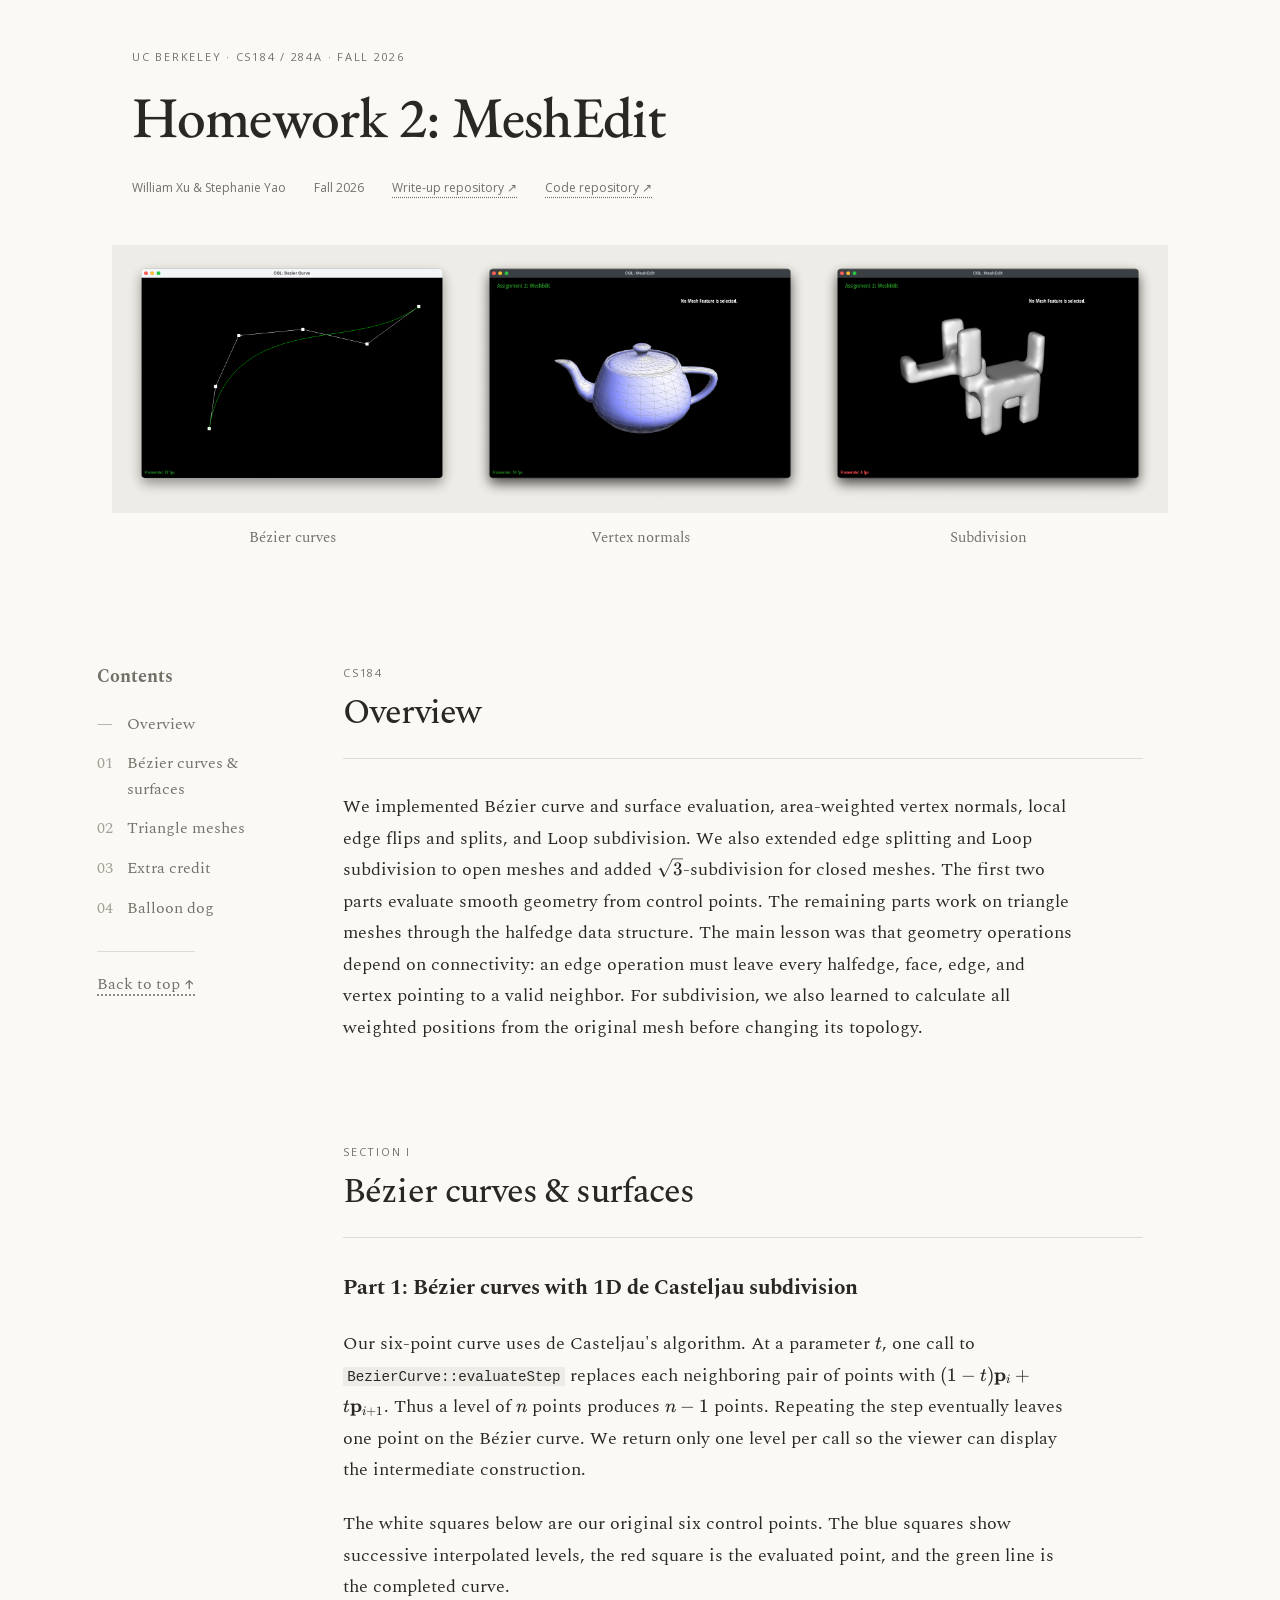
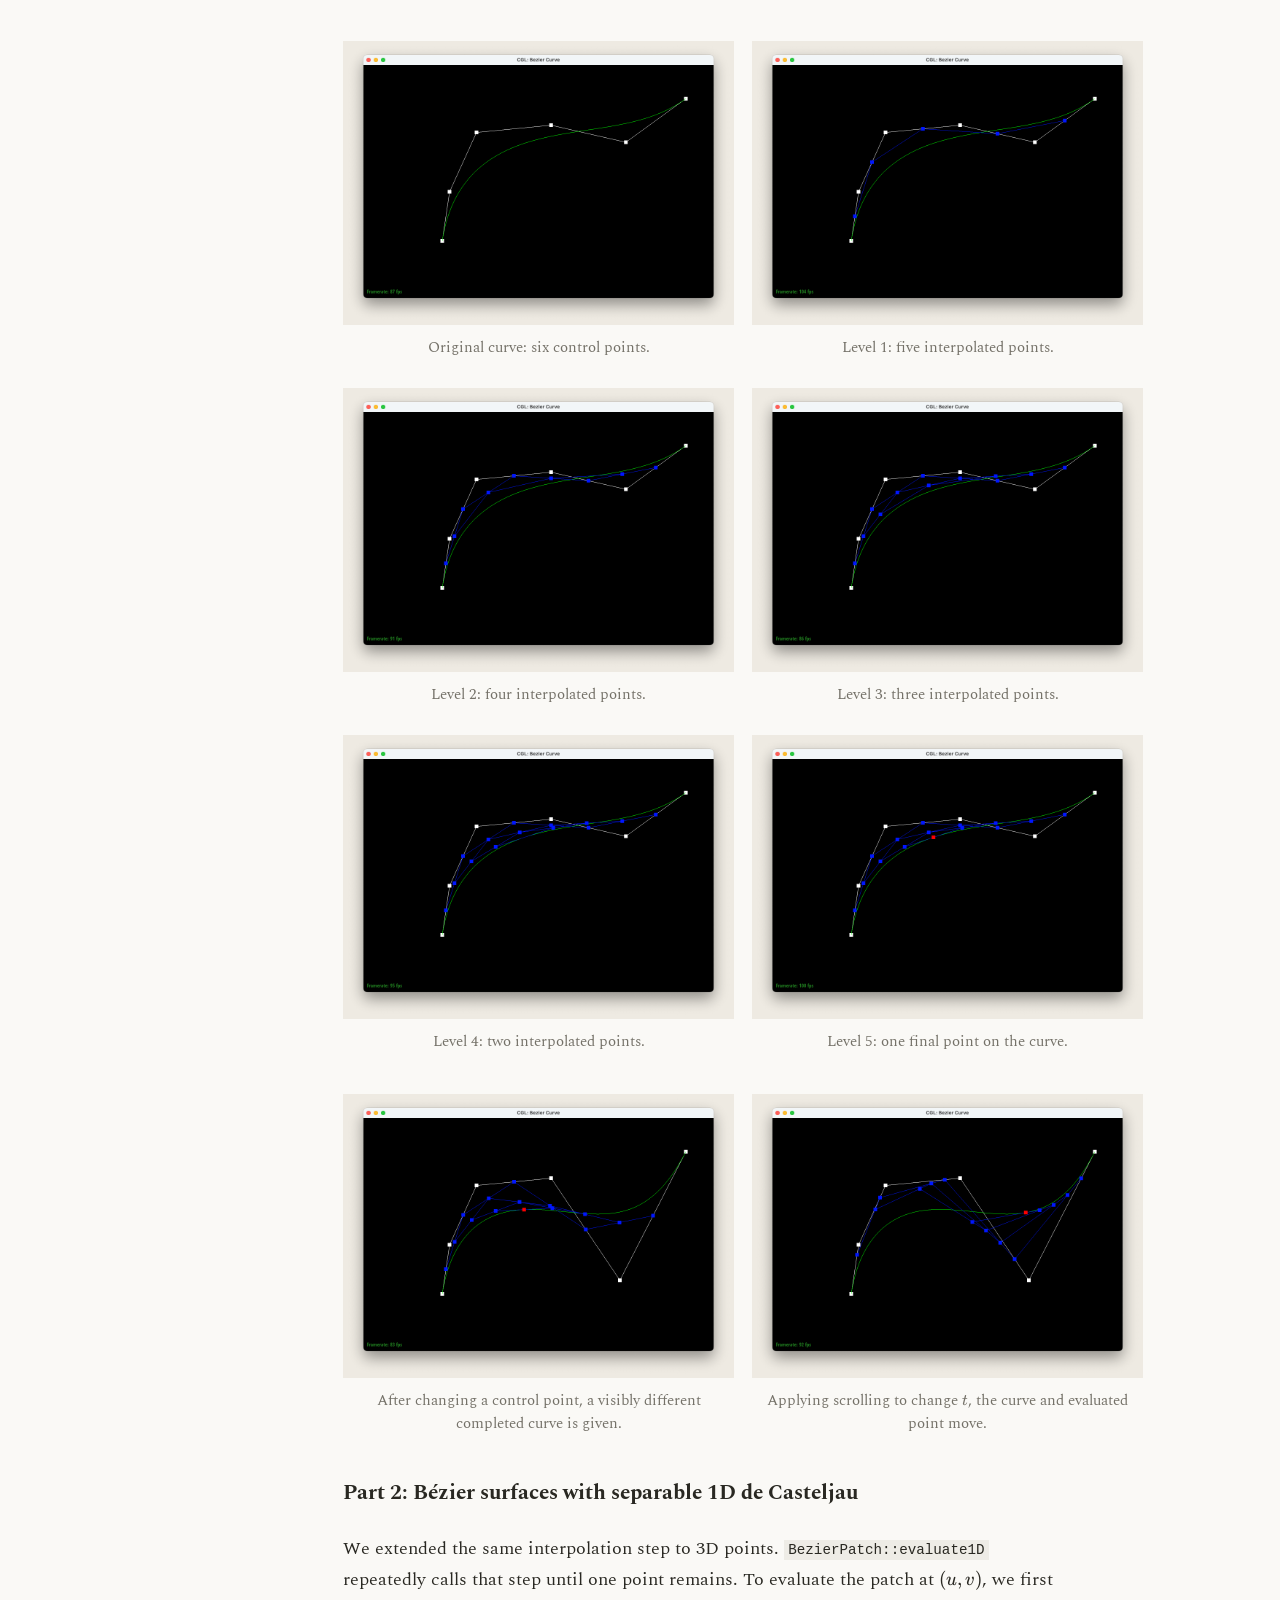
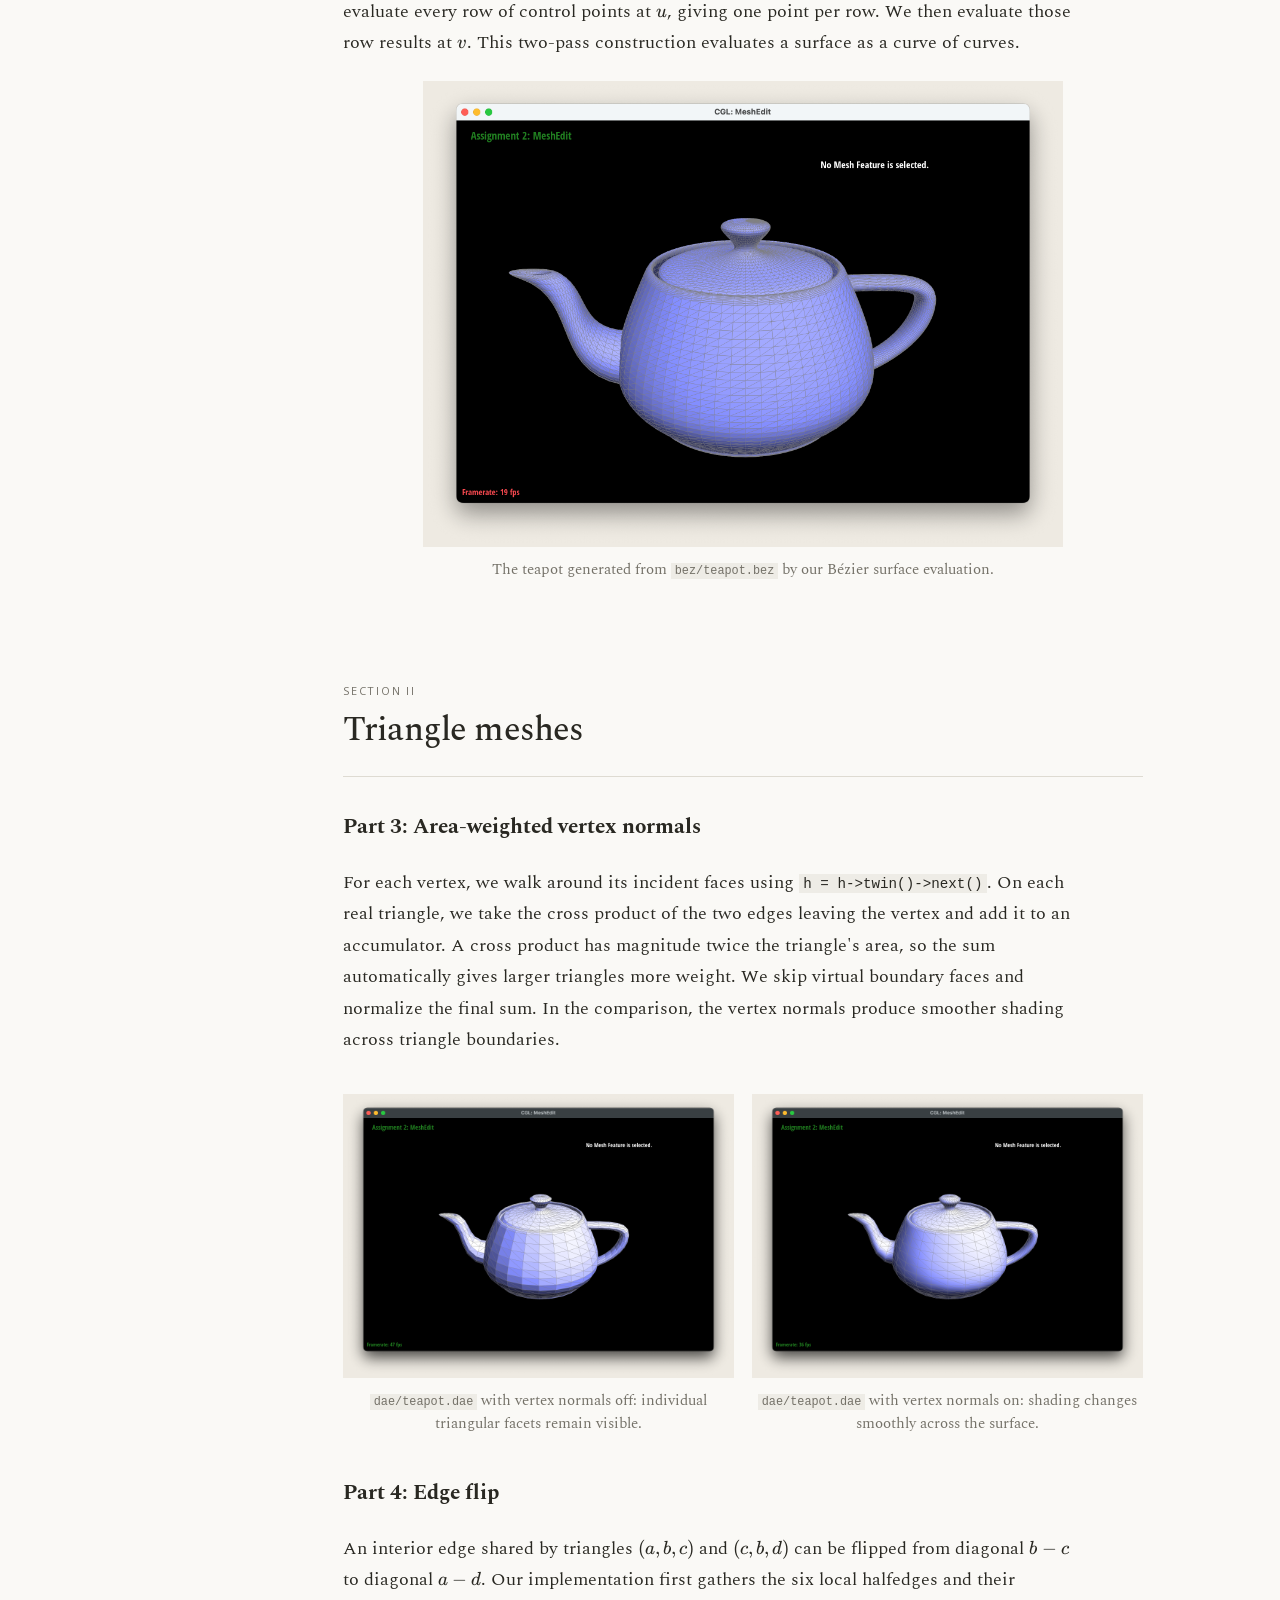
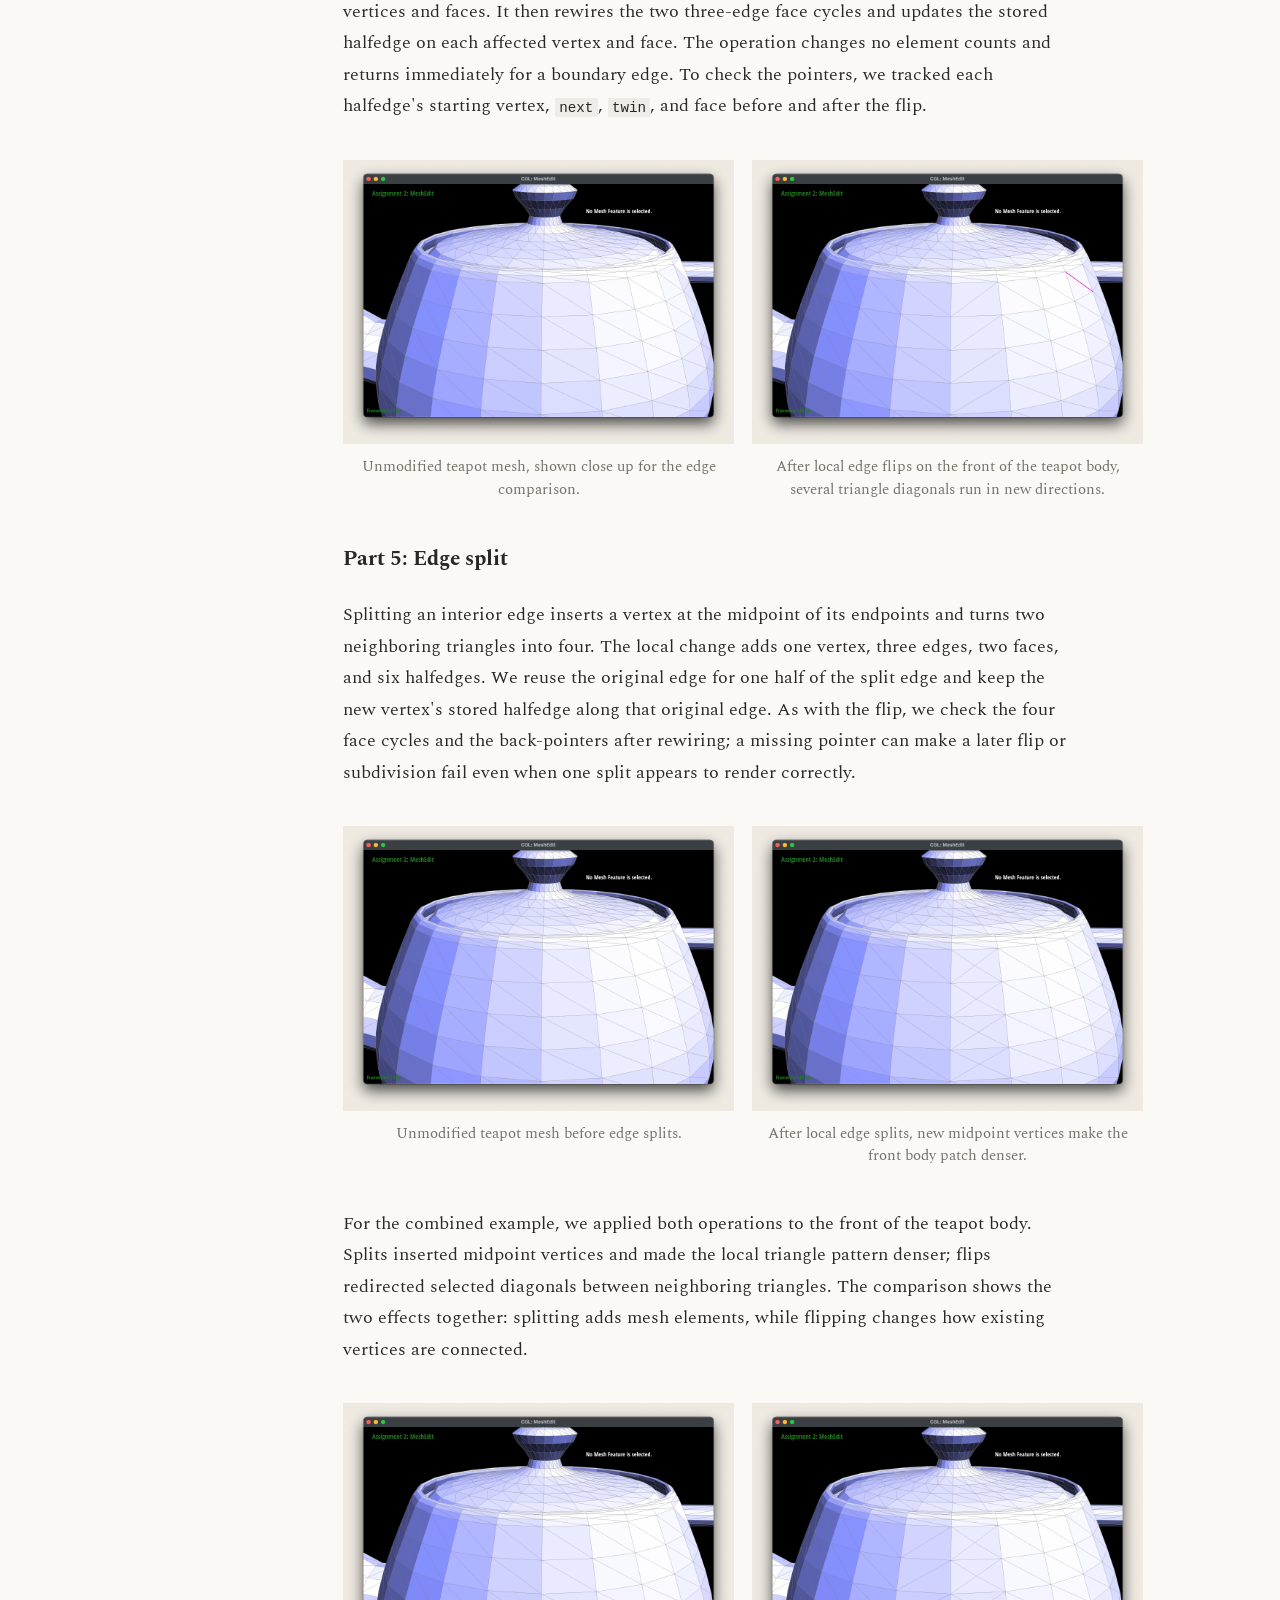
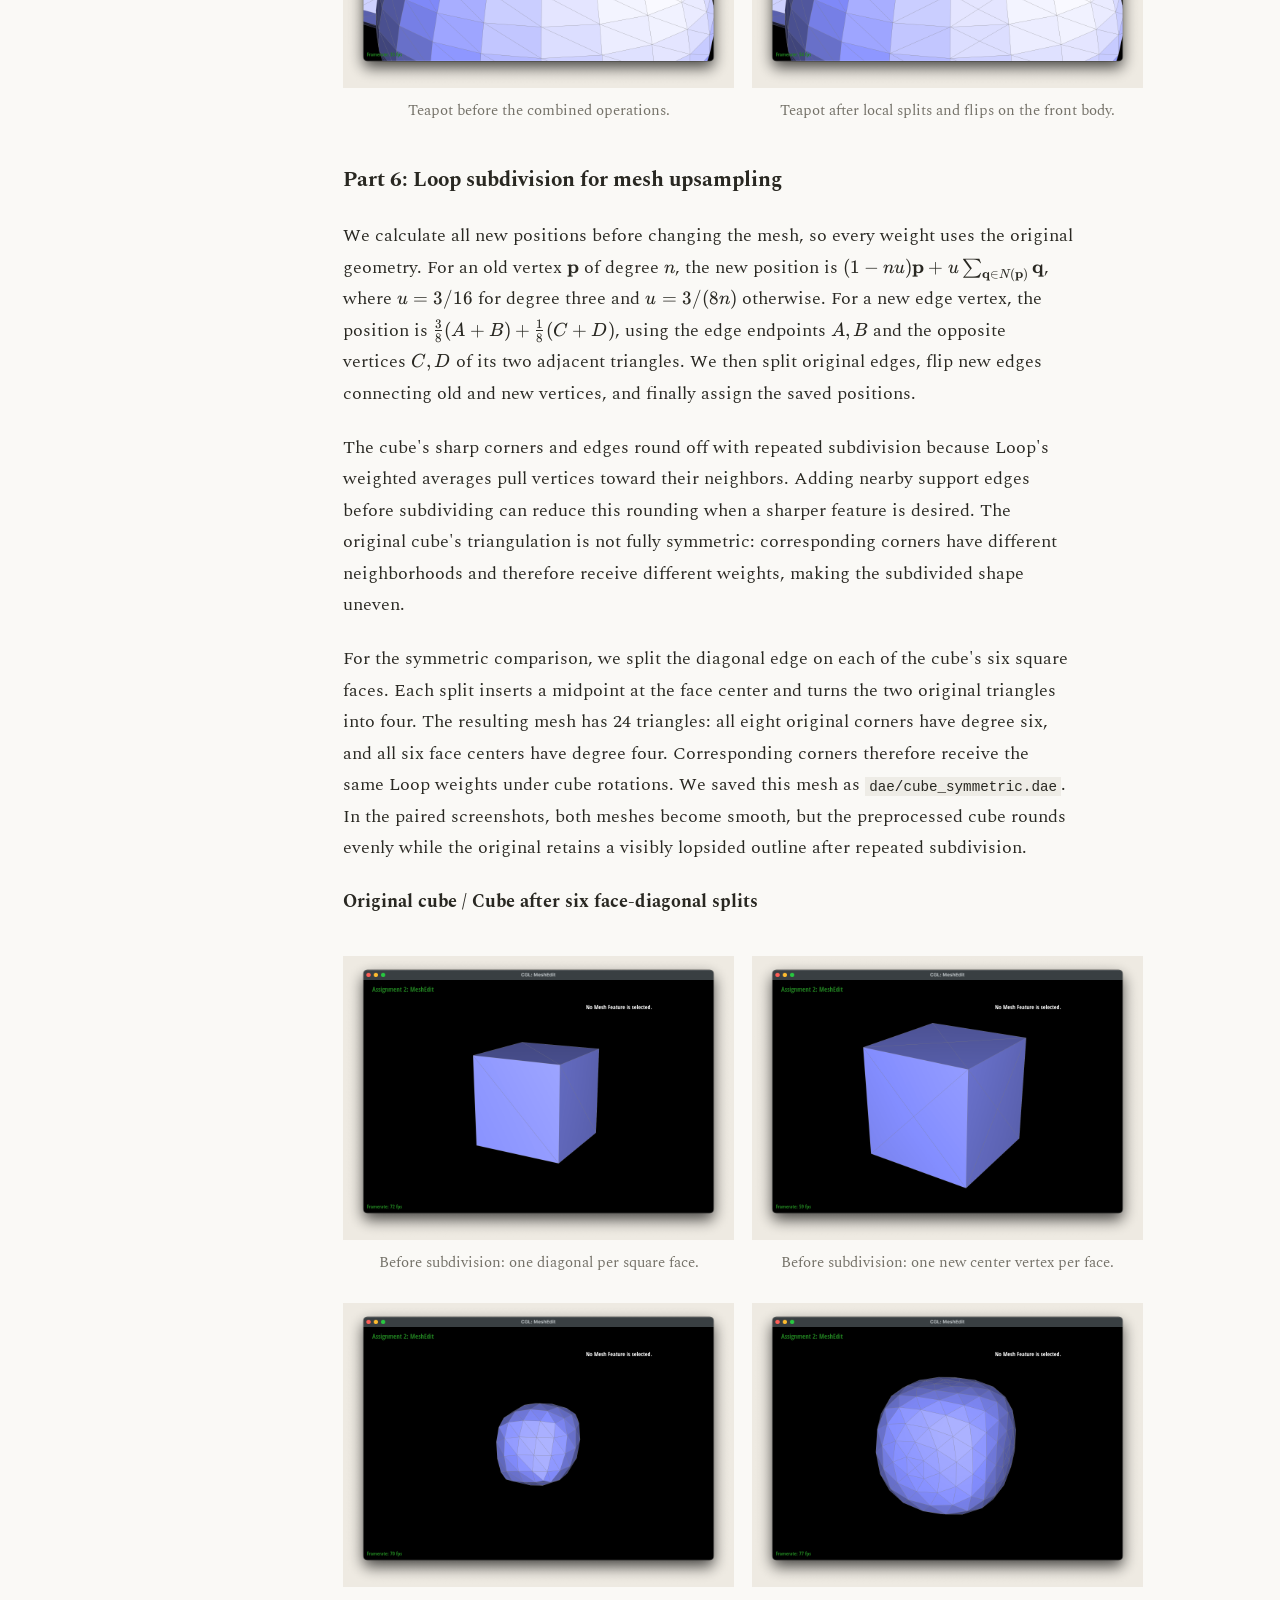
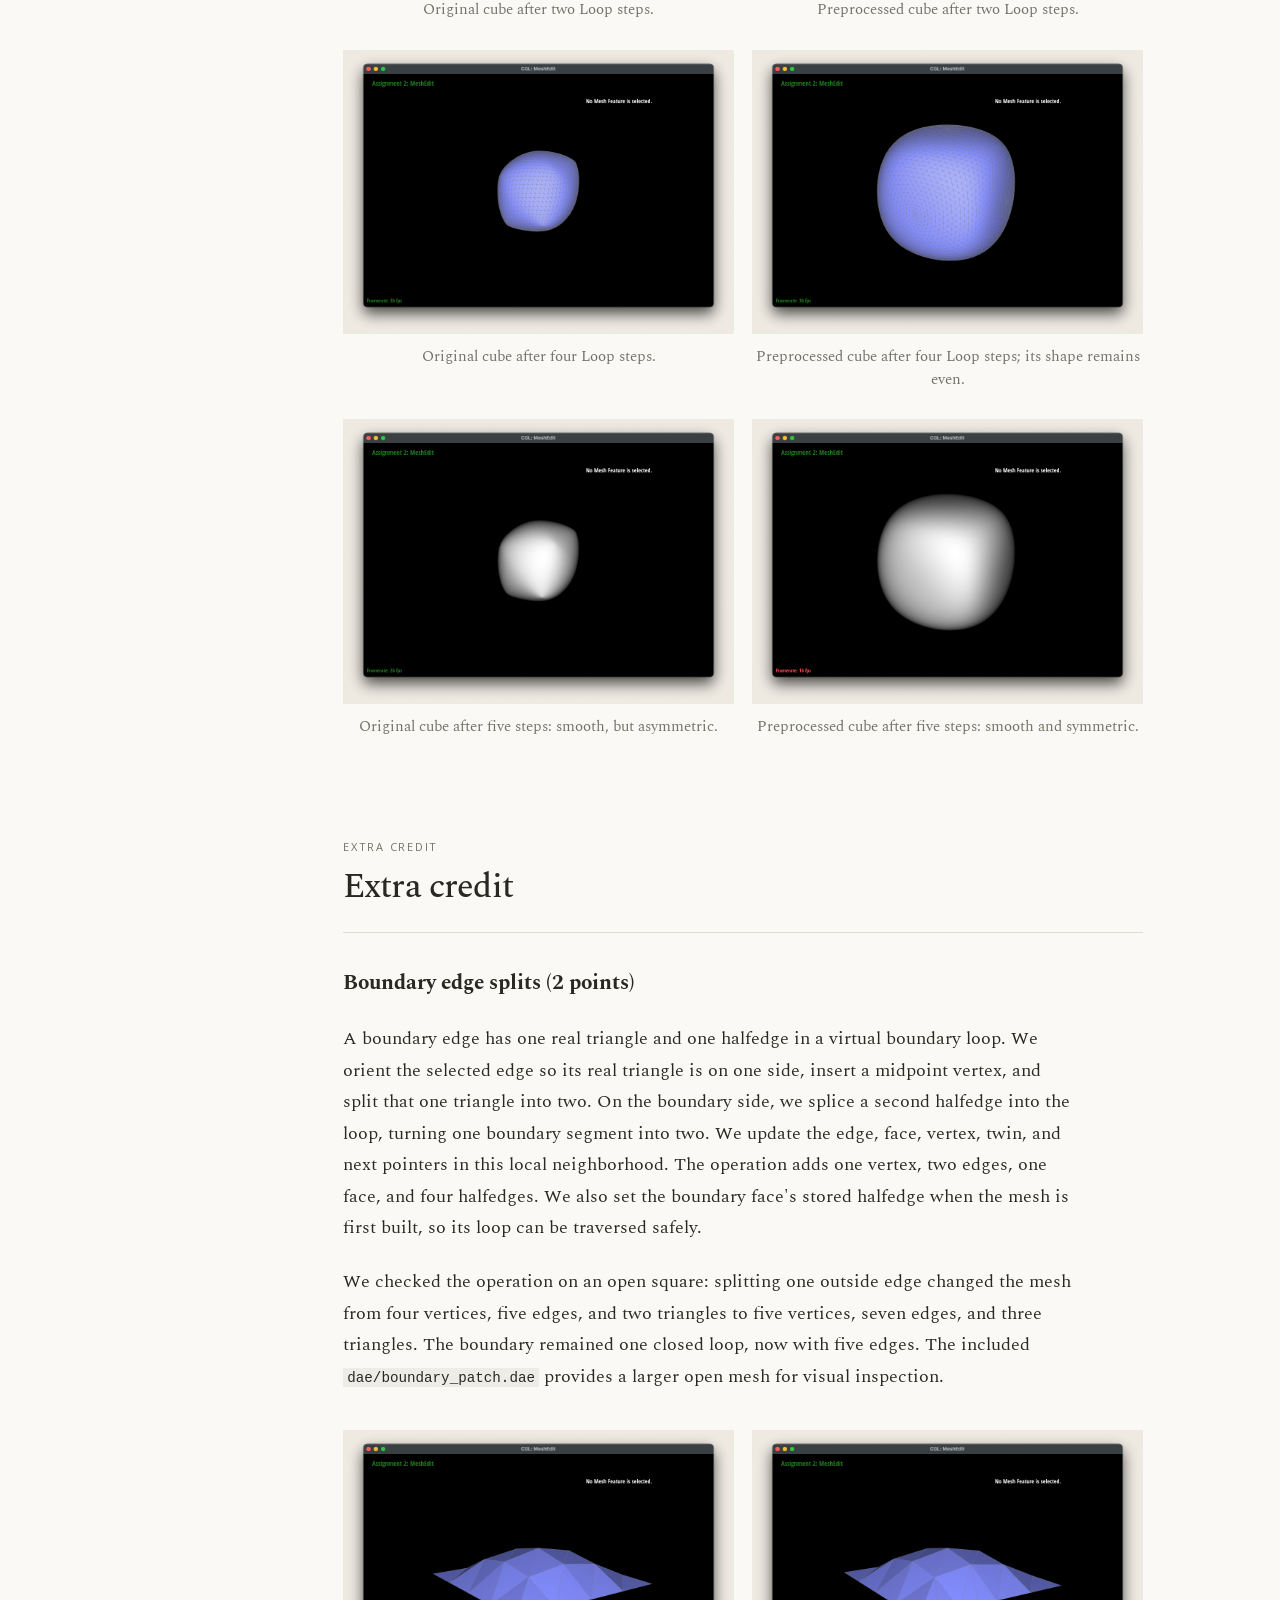
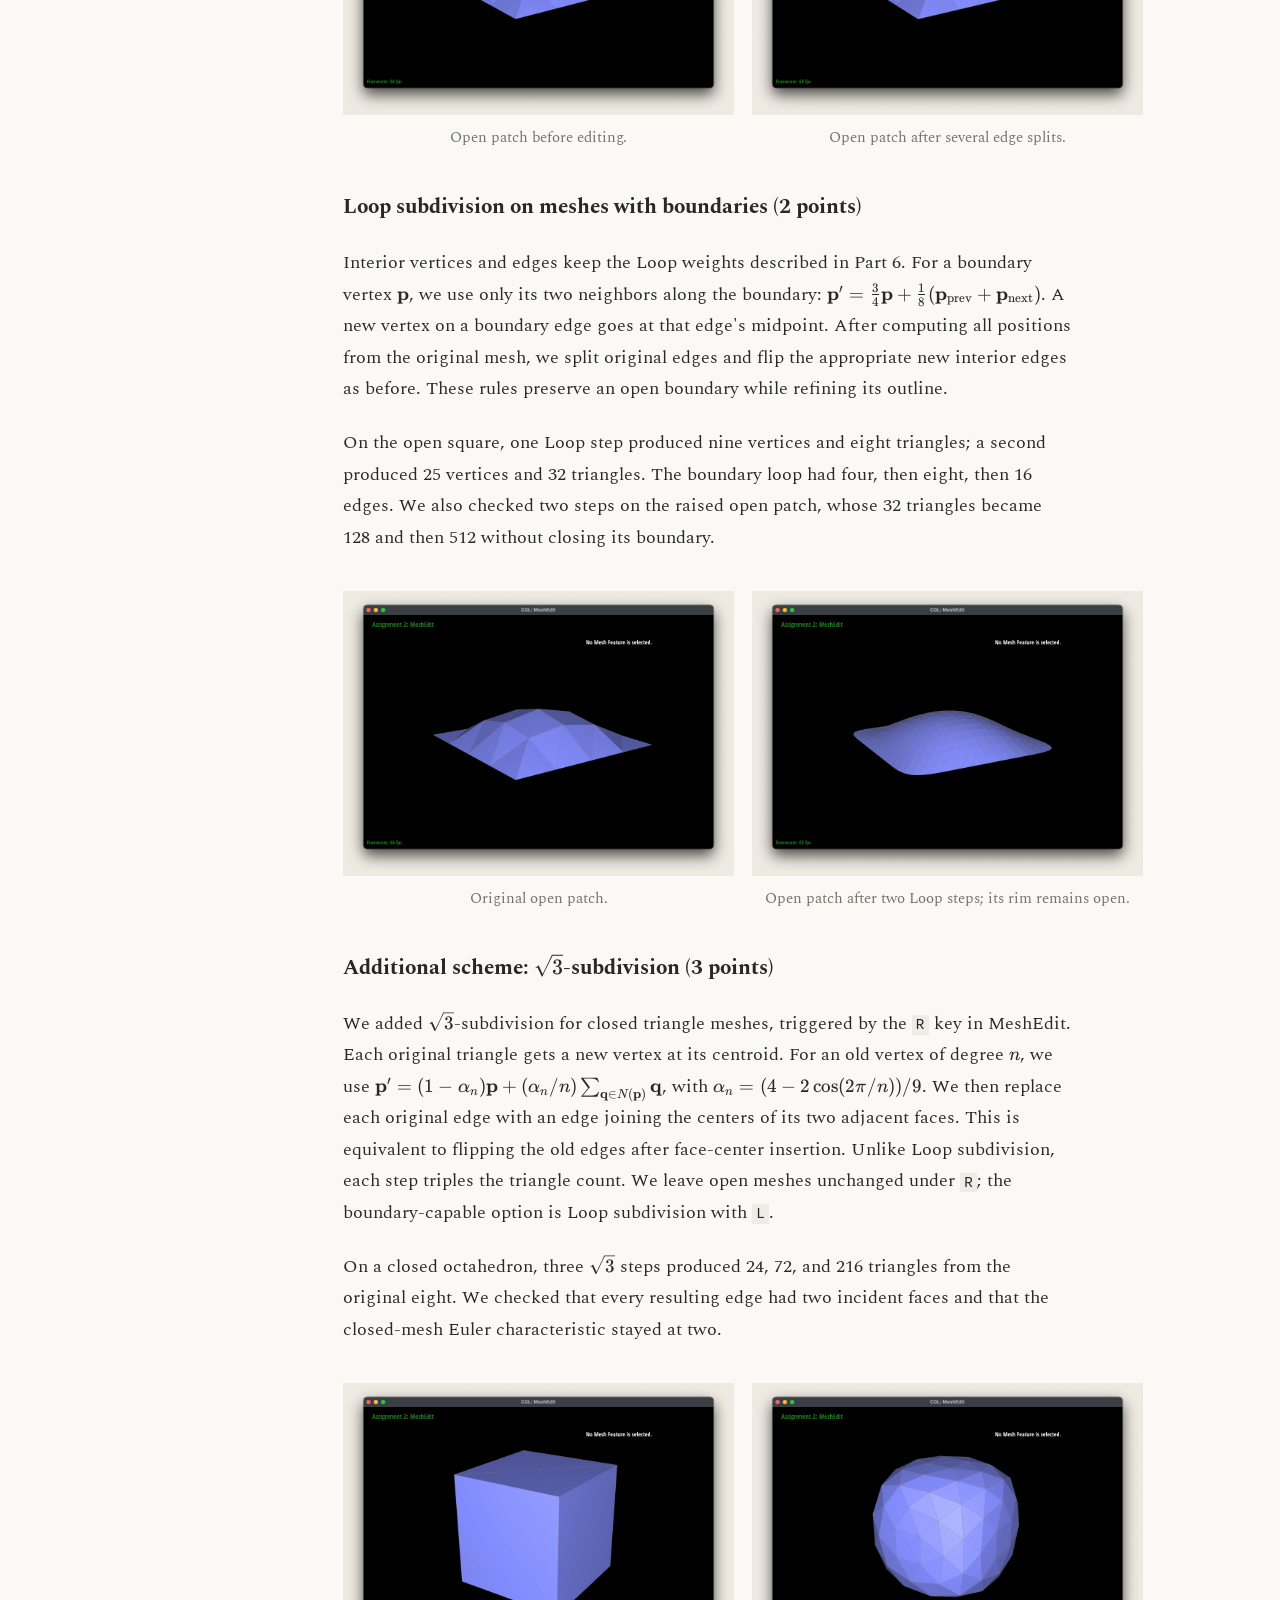
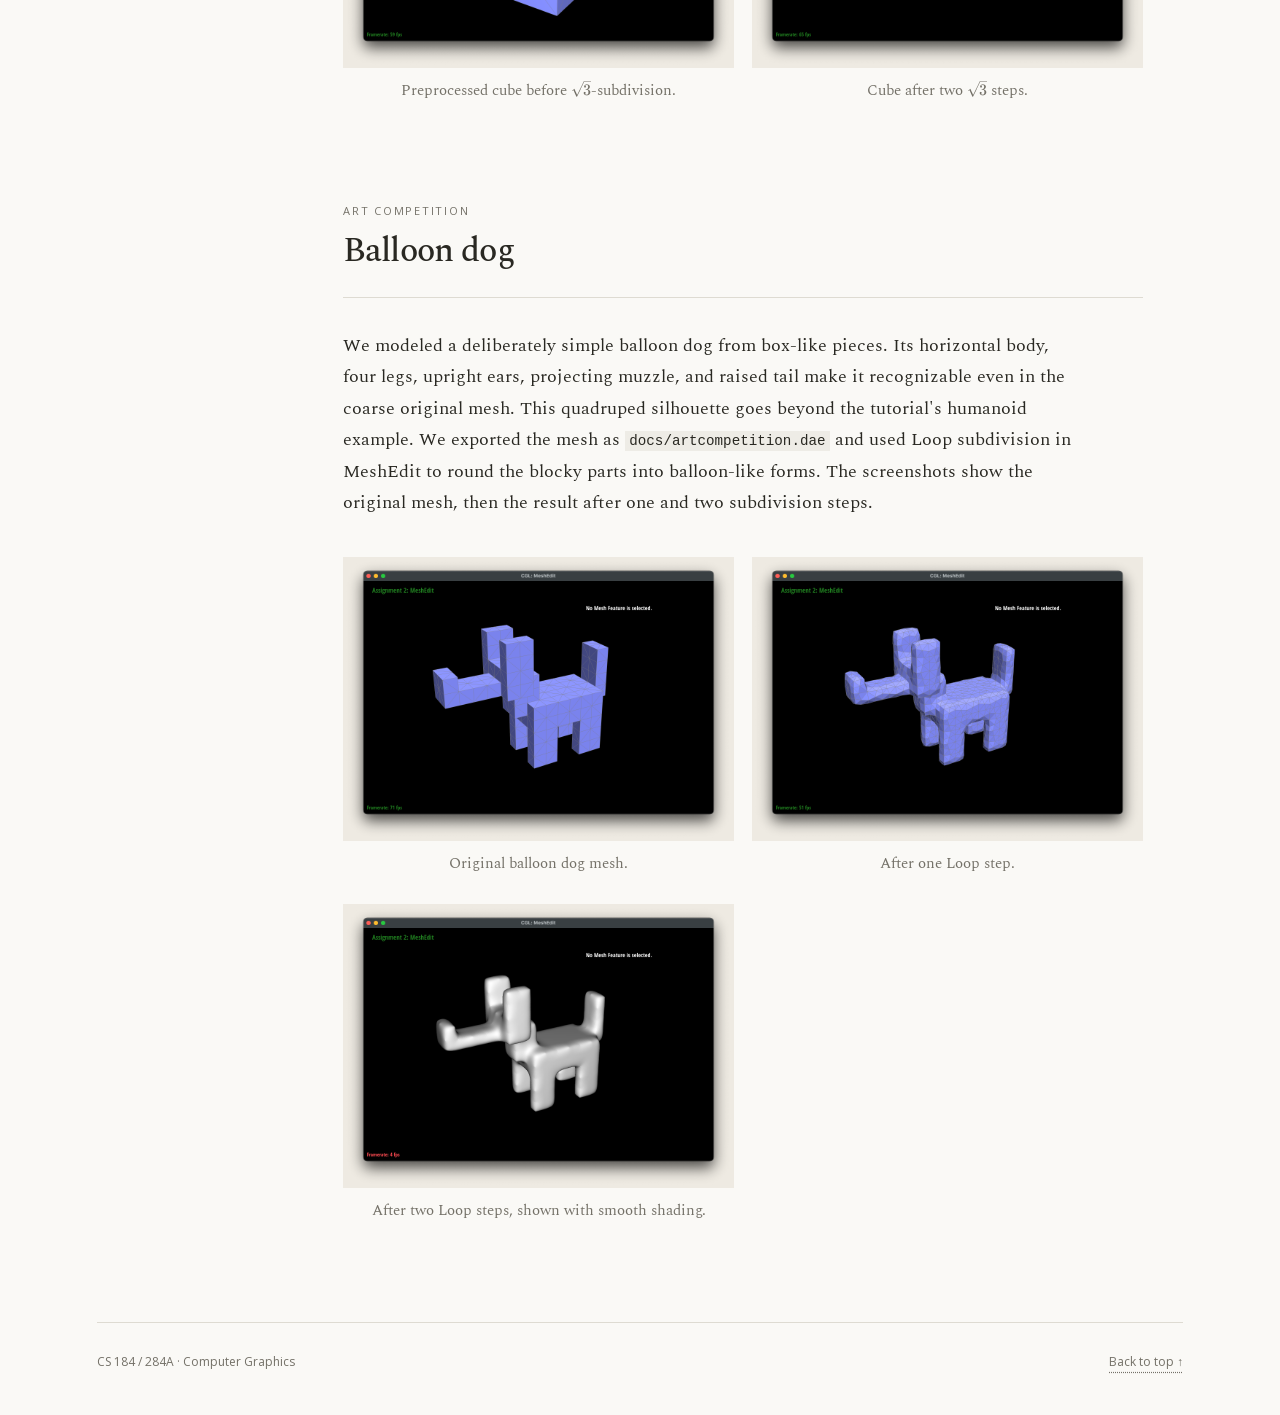
==== public/cs184/hw2/index.html @ 12430524 "Publish CS184 index and HW1 and HW2 write-ups" ====
<!doctype html>
<html lang="en"><head><meta charset="utf-8"><meta name="viewport" content="width=device-width,initial-scale=1">
<meta name="color-scheme" content="light"><meta name="description" content="CS184 MeshEdit report by Stephanie Yao and William Xu.">
<title>CS184 Homework 2: MeshEdit</title><link rel="canonical" href="https://suniyao.github.io/cs184/hw2/">
<link rel="preconnect" href="https://fonts.googleapis.com"><link rel="preconnect" href="https://fonts.gstatic.com" crossorigin>
<link href="https://fonts.googleapis.com/css2?family=Spectral:ital,wght@0,400;0,500;0,600;1,400&family=EB+Garamond:ital,wght@0,400;0,500;1,400&display=swap" rel="stylesheet">
<link rel="stylesheet" href="assets/katex/katex.min.css"><link rel="stylesheet" href="report.css"><script defer src="assets/katex/katex.min.js"></script><script defer src="assets/katex/auto-render.min.js"></script><script defer src="math.js"></script></head><body id="top">
<a class="skip-link" href="#overview">Skip to report</a>
<main><div class="masthead"><p class="eyebrow">UC BERKELEY · CS184 / 284A · FALL 2026</p><h1>Homework 2: MeshEdit</h1><div class="byline"><span>William Xu &amp; Stephanie Yao</span><span>Fall 2026</span><a href="https://github.com/cal-cs184-student/hw2-steph-writeup">Write-up repository ↗</a><a href="https://github.com/cal-cs184-student/hw2-steph">Code repository ↗</a></div></div><figure class="hero"><div class="hero-images"><img src="assets/curve3.png" alt="Bézier curves"><img src="assets/normal.png" alt="Vertex normals"><img src="assets/dogreallysmooth.png" alt="Subdivision"></div><figcaption><span>Bézier curves</span><span>Vertex normals</span><span>Subdivision</span></figcaption></figure><div class="reading-layout"><aside class="contents"><p>Contents</p><nav aria-label="Report contents"><a href="#overview"><span>—</span>Overview</a><a href="#bezier"><span>01</span>Bézier curves & surfaces</a><a href="#meshes"><span>02</span>Triangle meshes</a><a href="#extra-credit"><span>03</span>Extra credit</a><a href="#art"><span>04</span>Balloon dog</a></nav><a class="back-top" href="#top">Back to top ↑</a></aside><article><section id="overview" aria-labelledby="heading-overview"><div class="section-label">CS184</div><h2 id="heading-overview">Overview</h2>
  <p>We implemented Bézier curve and surface evaluation, area-weighted vertex normals, local edge flips and splits, and Loop subdivision. We also extended edge splitting and Loop subdivision to open meshes and added \(\sqrt{3}\)-subdivision for closed meshes. The first two parts evaluate smooth geometry from control points. The remaining parts work on triangle meshes through the halfedge data structure. The main lesson was that geometry operations depend on connectivity: an edge operation must leave every halfedge, face, edge, and vertex pointing to a valid neighbor. For subdivision, we also learned to calculate all weighted positions from the original mesh before changing its topology.</p>

  </section>
<section id="bezier" aria-labelledby="heading-bezier"><div class="section-label">SECTION I</div><h2 id="heading-bezier">Bézier curves & surfaces</h2>
  <h3>Part 1: Bézier curves with 1D de Casteljau subdivision</h3>
  <p>Our six-point curve uses de Casteljau's algorithm. At a parameter \( t \), one call to <code>BezierCurve::evaluateStep</code> replaces each neighboring pair of points with \( (1-t)\mathbf{p}_i+t\mathbf{p}_{i+1} \). Thus a level of \( n \) points produces \( n - 1 \) points. Repeating the step eventually leaves one point on the Bézier curve. We return only one level per call so the viewer can display the intermediate construction.</p>
  <p>The white squares below are our original six control points. The blue squares show successive interpolated levels, the red square is the evaluated point, and the green line is the completed curve.</p>

    <div class="figure-grid"><figure><a class="image-link" href="assets/curve3.png" target="_blank" rel="noopener" aria-label="Open image at original resolution"><img src="assets/curve3.png" alt="Original six control points and the completed curve"></a><figcaption>Original curve: six control points.</figcaption></figure><figure><a class="image-link" href="assets/5pts.png" target="_blank" rel="noopener" aria-label="Open image at original resolution"><img src="assets/5pts.png" alt="First interpolation level with five points"></a><figcaption>Level 1: five interpolated points.</figcaption></figure><figure><a class="image-link" href="assets/4pts.png" target="_blank" rel="noopener" aria-label="Open image at original resolution"><img src="assets/4pts.png" alt="Second interpolation level with four points"></a><figcaption>Level 2: four interpolated points.</figcaption></figure><figure><a class="image-link" href="assets/3pts.png" target="_blank" rel="noopener" aria-label="Open image at original resolution"><img src="assets/3pts.png" alt="Third interpolation level with three points"></a><figcaption>Level 3: three interpolated points.</figcaption></figure><figure><a class="image-link" href="assets/2pts.png" target="_blank" rel="noopener" aria-label="Open image at original resolution"><img src="assets/2pts.png" alt="Fourth interpolation level with two points"></a><figcaption>Level 4: two interpolated points.</figcaption></figure><figure><a class="image-link" href="assets/1pt.png" target="_blank" rel="noopener" aria-label="Open image at original resolution"><img src="assets/1pt.png" alt="Final evaluated point in red"></a><figcaption>Level 5: one final point on the curve.</figcaption></figure></div>



    <div class="figure-grid"><figure><a class="image-link" href="assets/curve4.png" target="_blank" rel="noopener" aria-label="Open image at original resolution"><img src="assets/curve4.png" alt="Altered control polygon and completed Bézier curve"></a><figcaption>After changing a control point, a visibly different completed curve is given.</figcaption></figure><figure><a class="image-link" href="assets/q1scrolled.png" target="_blank" rel="noopener" aria-label="Open image at original resolution"><img src="assets/q1scrolled.png" alt="Curve after moving a control point and changing the evaluation parameter"></a><figcaption>Applying scrolling to change \( t \), the curve and evaluated point move.</figcaption></figure></div>



  <h3>Part 2: Bézier surfaces with separable 1D de Casteljau</h3>
  <p>We extended the same interpolation step to 3D points. <code>BezierPatch::evaluate1D</code> repeatedly calls that step until one point remains. To evaluate the patch at \( (u, v) \), we first evaluate every row of control points at \( u \), giving one point per row. We then evaluate those row results at \( v \). This two-pass construction evaluates a surface as a curve of curves.</p>
  <figure><a class="image-link" href="assets/teapotbez.png" target="_blank" rel="noopener" aria-label="Open image at original resolution"><img src="assets/teapotbez.png" alt="Teapot evaluated from the Bézier patch file"></a><figcaption>The teapot generated from <code>bez/teapot.bez</code> by our Bézier surface evaluation.</figcaption></figure>

  </section>
<section id="meshes" aria-labelledby="heading-meshes"><div class="section-label">SECTION II</div><h2 id="heading-meshes">Triangle meshes</h2>
  <h3>Part 3: Area-weighted vertex normals</h3>
  <p>For each vertex, we walk around its incident faces using <code>h = h-&gt;twin()-&gt;next()</code>. On each real triangle, we take the cross product of the two edges leaving the vertex and add it to an accumulator. A cross product has magnitude twice the triangle's area, so the sum automatically gives larger triangles more weight. We skip virtual boundary faces and normalize the final sum. In the comparison, the vertex normals produce smoother shading across triangle boundaries.</p>

    <div class="figure-grid"><figure><a class="image-link" href="assets/notnormal.png" target="_blank" rel="noopener" aria-label="Open image at original resolution"><img src="assets/notnormal.png" alt="Teapot with flat shading"></a><figcaption><code>dae/teapot.dae</code> with vertex normals off: individual triangular facets remain visible.</figcaption></figure><figure><a class="image-link" href="assets/normal.png" target="_blank" rel="noopener" aria-label="Open image at original resolution"><img src="assets/normal.png" alt="Teapot with smooth vertex-normal shading"></a><figcaption><code>dae/teapot.dae</code> with vertex normals on: shading changes smoothly across the surface.</figcaption></figure></div>



  <h3>Part 4: Edge flip</h3>
  <p>An interior edge shared by triangles \( (a, b, c) \) and \( (c, b, d) \) can be flipped from diagonal \( b-c \) to diagonal \( a-d \). Our implementation first gathers the six local halfedges and their vertices and faces. It then rewires the two three-edge face cycles and updates the stored halfedge on each affected vertex and face. The operation changes no element counts and returns immediately for a boundary edge. To check the pointers, we tracked each halfedge's starting vertex, <code>next</code>, <code>twin</code>, and face before and after the flip.</p>

    <div class="figure-grid"><figure><a class="image-link" href="assets/unchanged.png" target="_blank" rel="noopener" aria-label="Open image at original resolution"><img src="assets/unchanged.png" alt="Teapot mesh before local edge flips"></a><figcaption>Unmodified teapot mesh, shown close up for the edge comparison.</figcaption></figure><figure><a class="image-link" href="assets/flipped.png" target="_blank" rel="noopener" aria-label="Open image at original resolution"><img src="assets/flipped.png" alt="Teapot mesh after local edge flips"></a><figcaption>After local edge flips on the front of the teapot body, several triangle diagonals run in new directions.</figcaption></figure></div>



  <h3>Part 5: Edge split</h3>
  <p>Splitting an interior edge inserts a vertex at the midpoint of its endpoints and turns two neighboring triangles into four. The local change adds one vertex, three edges, two faces, and six halfedges. We reuse the original edge for one half of the split edge and keep the new vertex's stored halfedge along that original edge. As with the flip, we check the four face cycles and the back-pointers after rewiring; a missing pointer can make a later flip or subdivision fail even when one split appears to render correctly.</p>

    <div class="figure-grid"><figure><a class="image-link" href="assets/unchanged.png" target="_blank" rel="noopener" aria-label="Open image at original resolution"><img src="assets/unchanged.png" alt="Teapot mesh before edge splits"></a><figcaption>Unmodified teapot mesh before edge splits.</figcaption></figure><figure><a class="image-link" href="assets/splitted.png" target="_blank" rel="noopener" aria-label="Open image at original resolution"><img src="assets/splitted.png" alt="Teapot mesh after edge splits"></a><figcaption>After local edge splits, new midpoint vertices make the front body patch denser.</figcaption></figure></div>


  <p>For the combined example, we applied both operations to the front of the teapot body. Splits inserted midpoint vertices and made the local triangle pattern denser; flips redirected selected diagonals between neighboring triangles. The comparison shows the two effects together: splitting adds mesh elements, while flipping changes how existing vertices are connected.</p>

    <div class="figure-grid"><figure><a class="image-link" href="assets/unchanged.png" target="_blank" rel="noopener" aria-label="Open image at original resolution"><img src="assets/unchanged.png" alt="Teapot before the combined edge splits and flips"></a><figcaption>Teapot before the combined operations.</figcaption></figure><figure><a class="image-link" href="assets/split+fliptask5.png" target="_blank" rel="noopener" aria-label="Open image at original resolution"><img src="assets/split+fliptask5.png" alt="Teapot after local edge splits and flips on the front body"></a><figcaption>Teapot after local splits and flips on the front body.</figcaption></figure></div>


  <h3>Part 6: Loop subdivision for mesh upsampling</h3>
  <p>We calculate all new positions before changing the mesh, so every weight uses the original geometry. For an old vertex \( \mathbf{p} \) of degree \( n \), the new position is \( (1-nu)\mathbf{p}+u\sum_{\mathbf{q}\in N(\mathbf{p})}\mathbf{q} \), where \( u=3/16 \) for degree three and \( u=3/(8n) \) otherwise. For a new edge vertex, the position is \( \frac{3}{8}(A+B)+\frac{1}{8}(C+D) \), using the edge endpoints \( A,B \) and the opposite vertices \( C,D \) of its two adjacent triangles. We then split original edges, flip new edges connecting old and new vertices, and finally assign the saved positions.</p>
  <p>The cube's sharp corners and edges round off with repeated subdivision because Loop's weighted averages pull vertices toward their neighbors. Adding nearby support edges before subdividing can reduce this rounding when a sharper feature is desired. The original cube's triangulation is not fully symmetric: corresponding corners have different neighborhoods and therefore receive different weights, making the subdivided shape uneven.</p>
  <p>For the symmetric comparison, we split the diagonal edge on each of the cube's six square faces. Each split inserts a midpoint at the face center and turns the two original triangles into four. The resulting mesh has 24 triangles: all eight original corners have degree six, and all six face centers have degree four. Corresponding corners therefore receive the same Loop weights under cube rotations. We saved this mesh as <code>dae/cube_symmetric.dae</code>. In the paired screenshots, both meshes become smooth, but the preprocessed cube rounds evenly while the original retains a visibly lopsided outline after repeated subdivision.</p>

    <p><b>Original cube / Cube after six face-diagonal splits</b></p><div class="figure-grid"><figure><a class="image-link" href="assets/cubeoriginal.png" target="_blank" rel="noopener" aria-label="Open image at original resolution"><img src="assets/cubeoriginal.png" alt="Original triangulated cube"></a><figcaption>Before subdivision: one diagonal per square face.</figcaption></figure><figure><a class="image-link" href="assets/cubesymmetric.png" target="_blank" rel="noopener" aria-label="Open image at original resolution"><img src="assets/cubesymmetric.png" alt="Cube with six face diagonals split before subdivision"></a><figcaption>Before subdivision: one new center vertex per face.</figcaption></figure><figure><a class="image-link" href="assets/cube2upsample.png" target="_blank" rel="noopener" aria-label="Open image at original resolution"><img src="assets/cube2upsample.png" alt="Original cube after two Loop subdivision steps"></a><figcaption>Original cube after two Loop steps.</figcaption></figure><figure><a class="image-link" href="assets/cubesymmetric2.png" target="_blank" rel="noopener" aria-label="Open image at original resolution"><img src="assets/cubesymmetric2.png" alt="Preprocessed cube after two Loop subdivision steps"></a><figcaption>Preprocessed cube after two Loop steps.</figcaption></figure><figure><a class="image-link" href="assets/cube4upsample.png" target="_blank" rel="noopener" aria-label="Open image at original resolution"><img src="assets/cube4upsample.png" alt="Cube after four Loop subdivision steps"></a><figcaption>Original cube after four Loop steps.</figcaption></figure><figure><a class="image-link" href="assets/cubesymmetric4.png" target="_blank" rel="noopener" aria-label="Open image at original resolution"><img src="assets/cubesymmetric4.png" alt="Preprocessed cube after four Loop subdivision steps"></a><figcaption>Preprocessed cube after four Loop steps; its shape remains even.</figcaption></figure><figure><a class="image-link" href="assets/cube5upsample.png" target="_blank" rel="noopener" aria-label="Open image at original resolution"><img src="assets/cube5upsample.png" alt="Cube after five Loop subdivision steps"></a><figcaption>Original cube after five steps: smooth, but asymmetric.</figcaption></figure><figure><a class="image-link" href="assets/cubesymmetric5.png" target="_blank" rel="noopener" aria-label="Open image at original resolution"><img src="assets/cubesymmetric5.png" alt="Preprocessed cube after five Loop subdivision steps"></a><figcaption>Preprocessed cube after five steps: smooth and symmetric.</figcaption></figure></div>


  </section>
<section id="extra-credit" aria-labelledby="heading-extra-credit"><div class="section-label">EXTRA CREDIT</div><h2 id="heading-extra-credit">Extra credit</h2>
  <h3>Boundary edge splits (2 points)</h3>
  <p>A boundary edge has one real triangle and one halfedge in a virtual boundary loop. We orient the selected edge so its real triangle is on one side, insert a midpoint vertex, and split that one triangle into two. On the boundary side, we splice a second halfedge into the loop, turning one boundary segment into two. We update the edge, face, vertex, twin, and next pointers in this local neighborhood. The operation adds one vertex, two edges, one face, and four halfedges. We also set the boundary face's stored halfedge when the mesh is first built, so its loop can be traversed safely.</p>
  <p>We checked the operation on an open square: splitting one outside edge changed the mesh from four vertices, five edges, and two triangles to five vertices, seven edges, and three triangles. The boundary remained one closed loop, now with five edges. The included <code>dae/boundary_patch.dae</code> provides a larger open mesh for visual inspection.</p>
  <div class="figure-grid"><figure><a class="image-link" href="assets/boundary_patch.png" target="_blank" rel="noopener" aria-label="Open image at original resolution"><img src="assets/boundary_patch.png" alt="Open triangular patch before edge splits"></a><figcaption>Open patch before editing.</figcaption></figure><figure><a class="image-link" href="assets/edgesplittedboundary.png" target="_blank" rel="noopener" aria-label="Open image at original resolution"><img src="assets/edgesplittedboundary.png" alt="Open triangular patch after several edge splits"></a><figcaption>Open patch after several edge splits.</figcaption></figure></div>

  <h3>Loop subdivision on meshes with boundaries (2 points)</h3>
  <p>Interior vertices and edges keep the Loop weights described in Part 6. For a boundary vertex \(\mathbf{p}\), we use only its two neighbors along the boundary: \(\mathbf{p}'=\frac{3}{4}\mathbf{p}+\frac{1}{8}(\mathbf{p}_{\mathrm{prev}}+\mathbf{p}_{\mathrm{next}})\). A new vertex on a boundary edge goes at that edge's midpoint. After computing all positions from the original mesh, we split original edges and flip the appropriate new interior edges as before. These rules preserve an open boundary while refining its outline.</p>
  <p>On the open square, one Loop step produced nine vertices and eight triangles; a second produced 25 vertices and 32 triangles. The boundary loop had four, then eight, then 16 edges. We also checked two steps on the raised open patch, whose 32 triangles became 128 and then 512 without closing its boundary.</p>
  <div class="figure-grid"><figure><a class="image-link" href="assets/boundary_patch.png" target="_blank" rel="noopener" aria-label="Open image at original resolution"><img src="assets/boundary_patch.png" alt="Open patch before Loop subdivision"></a><figcaption>Original open patch.</figcaption></figure><figure><a class="image-link" href="assets/boundary2upsample.png" target="_blank" rel="noopener" aria-label="Open image at original resolution"><img src="assets/boundary2upsample.png" alt="Open patch after two Loop subdivision steps"></a><figcaption>Open patch after two Loop steps; its rim remains open.</figcaption></figure></div>

  <h3>Additional scheme: \(\sqrt{3}\)-subdivision (3 points)</h3>
  <p>We added \(\sqrt{3}\)-subdivision for closed triangle meshes, triggered by the <code>R</code> key in MeshEdit. Each original triangle gets a new vertex at its centroid. For an old vertex of degree \(n\), we use \(\mathbf{p}'=(1-\alpha_n)\mathbf{p}+(\alpha_n/n)\sum_{\mathbf{q}\in N(\mathbf{p})}\mathbf{q}\), with \(\alpha_n=(4-2\cos(2\pi/n))/9\). We then replace each original edge with an edge joining the centers of its two adjacent faces. This is equivalent to flipping the old edges after face-center insertion. Unlike Loop subdivision, each step triples the triangle count. We leave open meshes unchanged under <code>R</code>; the boundary-capable option is Loop subdivision with <code>L</code>.</p>
  <p>On a closed octahedron, three \(\sqrt{3}\) steps produced 24, 72, and 216 triangles from the original eight. We checked that every resulting edge had two incident faces and that the closed-mesh Euler characteristic stayed at two.</p>
  <div class="figure-grid"><figure><a class="image-link" href="assets/cubesymmetric.png" target="_blank" rel="noopener" aria-label="Open image at original resolution"><img src="assets/cubesymmetric.png" alt="Symmetrically triangulated cube before square root three subdivision"></a><figcaption>Preprocessed cube before \(\sqrt{3}\)-subdivision.</figcaption></figure><figure><a class="image-link" href="assets/cubesymmetricr2.png" target="_blank" rel="noopener" aria-label="Open image at original resolution"><img src="assets/cubesymmetricr2.png" alt="Preprocessed cube after two square root three subdivision steps"></a><figcaption>Cube after two \(\sqrt{3}\) steps.</figcaption></figure></div>

  </section>
<section id="art" aria-labelledby="heading-art"><div class="section-label">ART COMPETITION</div><h2 id="heading-art">Balloon dog</h2>
  <p>We modeled a deliberately simple balloon dog from box-like pieces. Its horizontal body, four legs, upright ears, projecting muzzle, and raised tail make it recognizable even in the coarse original mesh. This quadruped silhouette goes beyond the tutorial's humanoid example. We exported the mesh as <code>docs/artcompetition.dae</code> and used Loop subdivision in MeshEdit to round the blocky parts into balloon-like forms. The screenshots show the original mesh, then the result after one and two subdivision steps.</p>
  <div class="figure-grid"><figure><a class="image-link" href="assets/dog.png" target="_blank" rel="noopener" aria-label="Open image at original resolution"><img src="assets/dog.png" alt="Original blocky balloon dog mesh in MeshEdit"></a><figcaption>Original balloon dog mesh.</figcaption></figure><figure><a class="image-link" href="assets/dogsmooth1.png" target="_blank" rel="noopener" aria-label="Open image at original resolution"><img src="assets/dogsmooth1.png" alt="Balloon dog after one Loop subdivision step"></a><figcaption>After one Loop step.</figcaption></figure><figure><a class="image-link" href="assets/dogreallysmooth.png" target="_blank" rel="noopener" aria-label="Open image at original resolution"><img src="assets/dogreallysmooth.png" alt="Balloon dog after two Loop subdivision steps with smooth shading"></a><figcaption>After two Loop steps, shown with smooth shading.</figcaption></figure></div>
</section></article></div></main><footer class="site-footer"><span>CS 184 / 284A · Computer Graphics</span><a href="#top">Back to top ↑</a></footer></body></html>
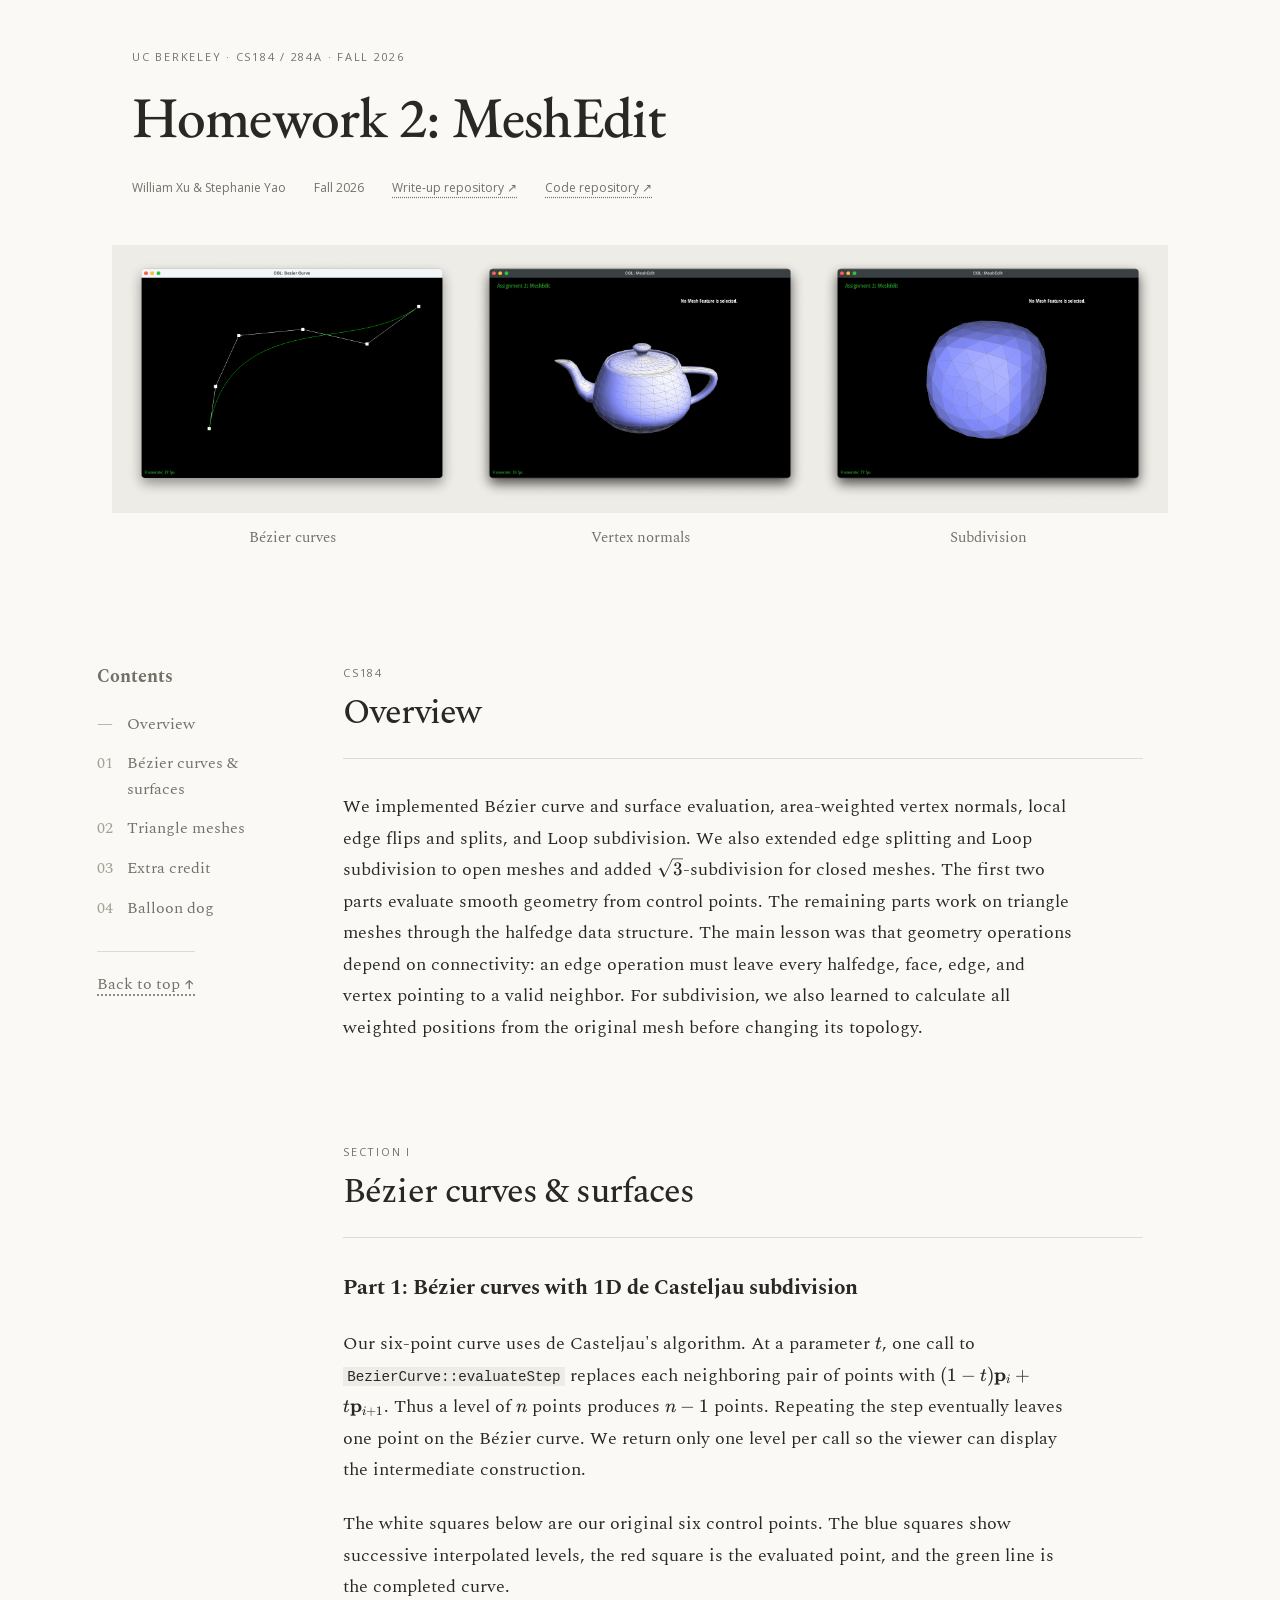
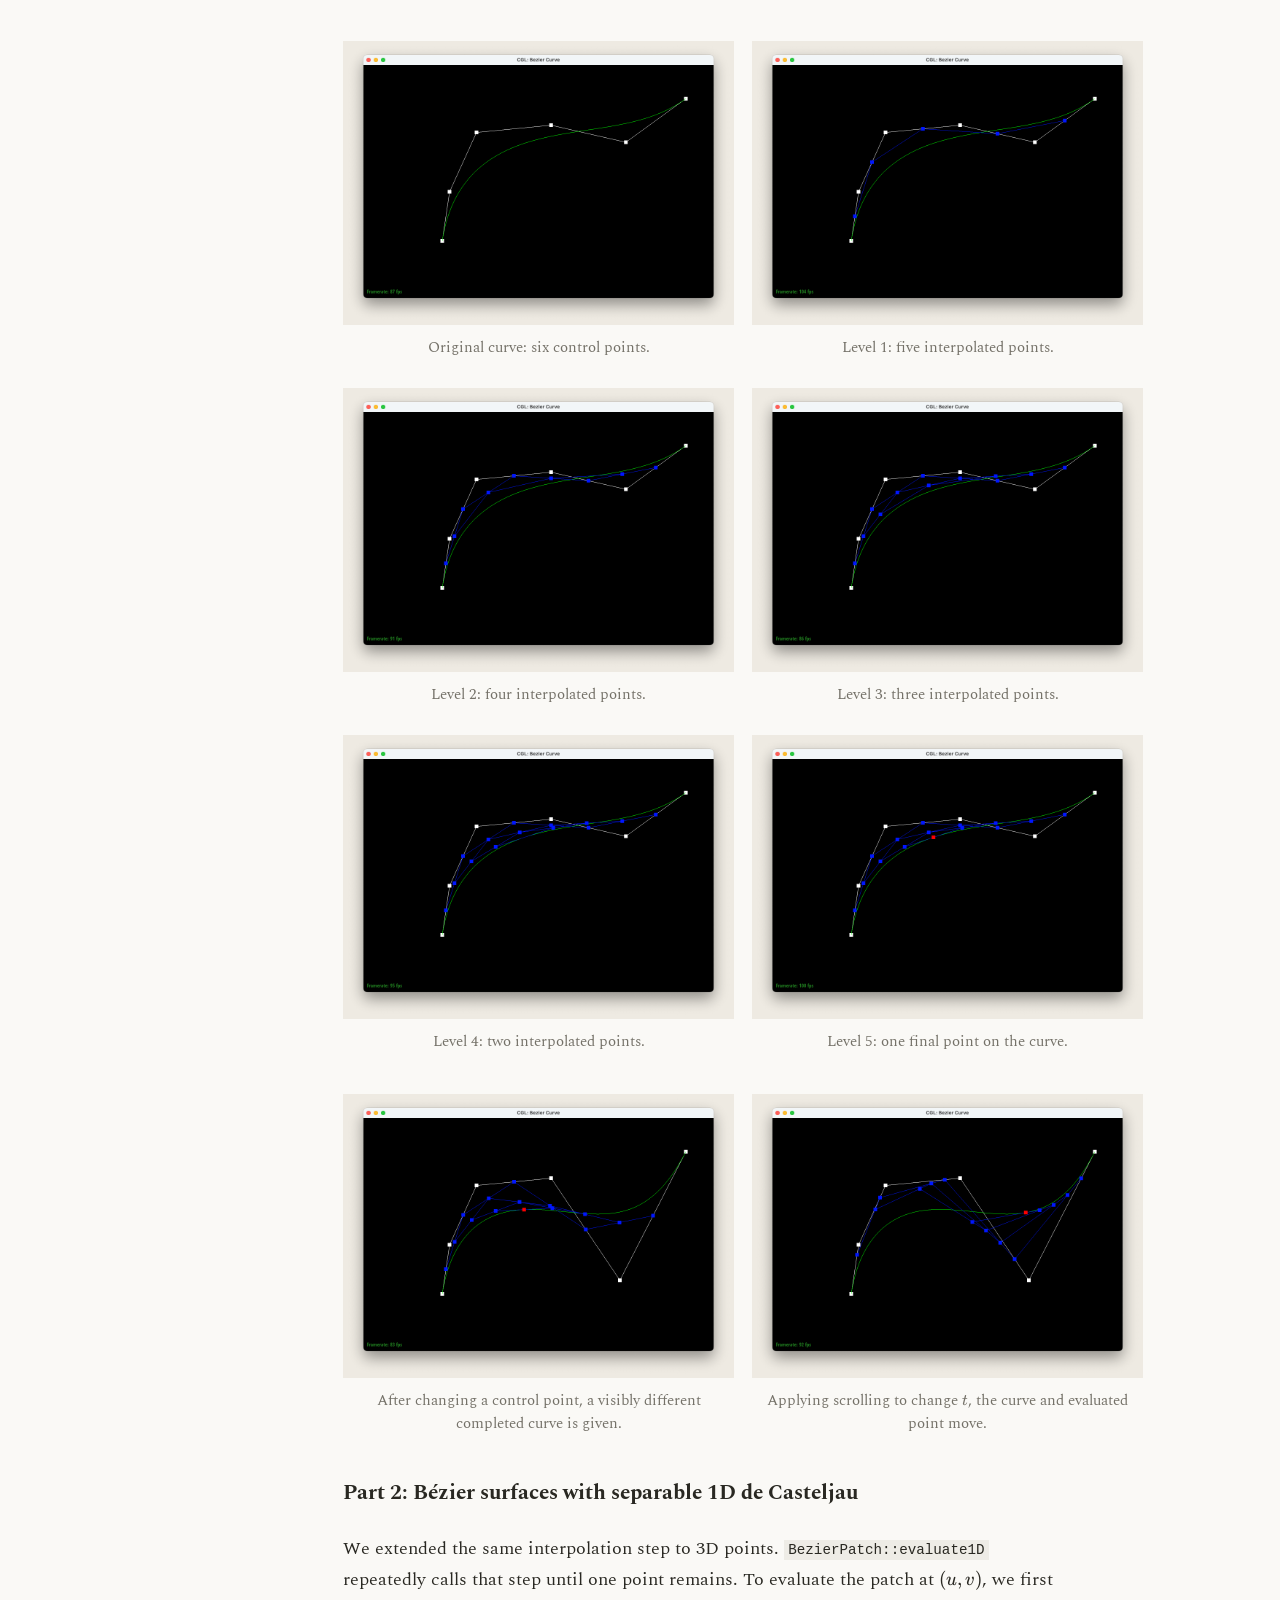
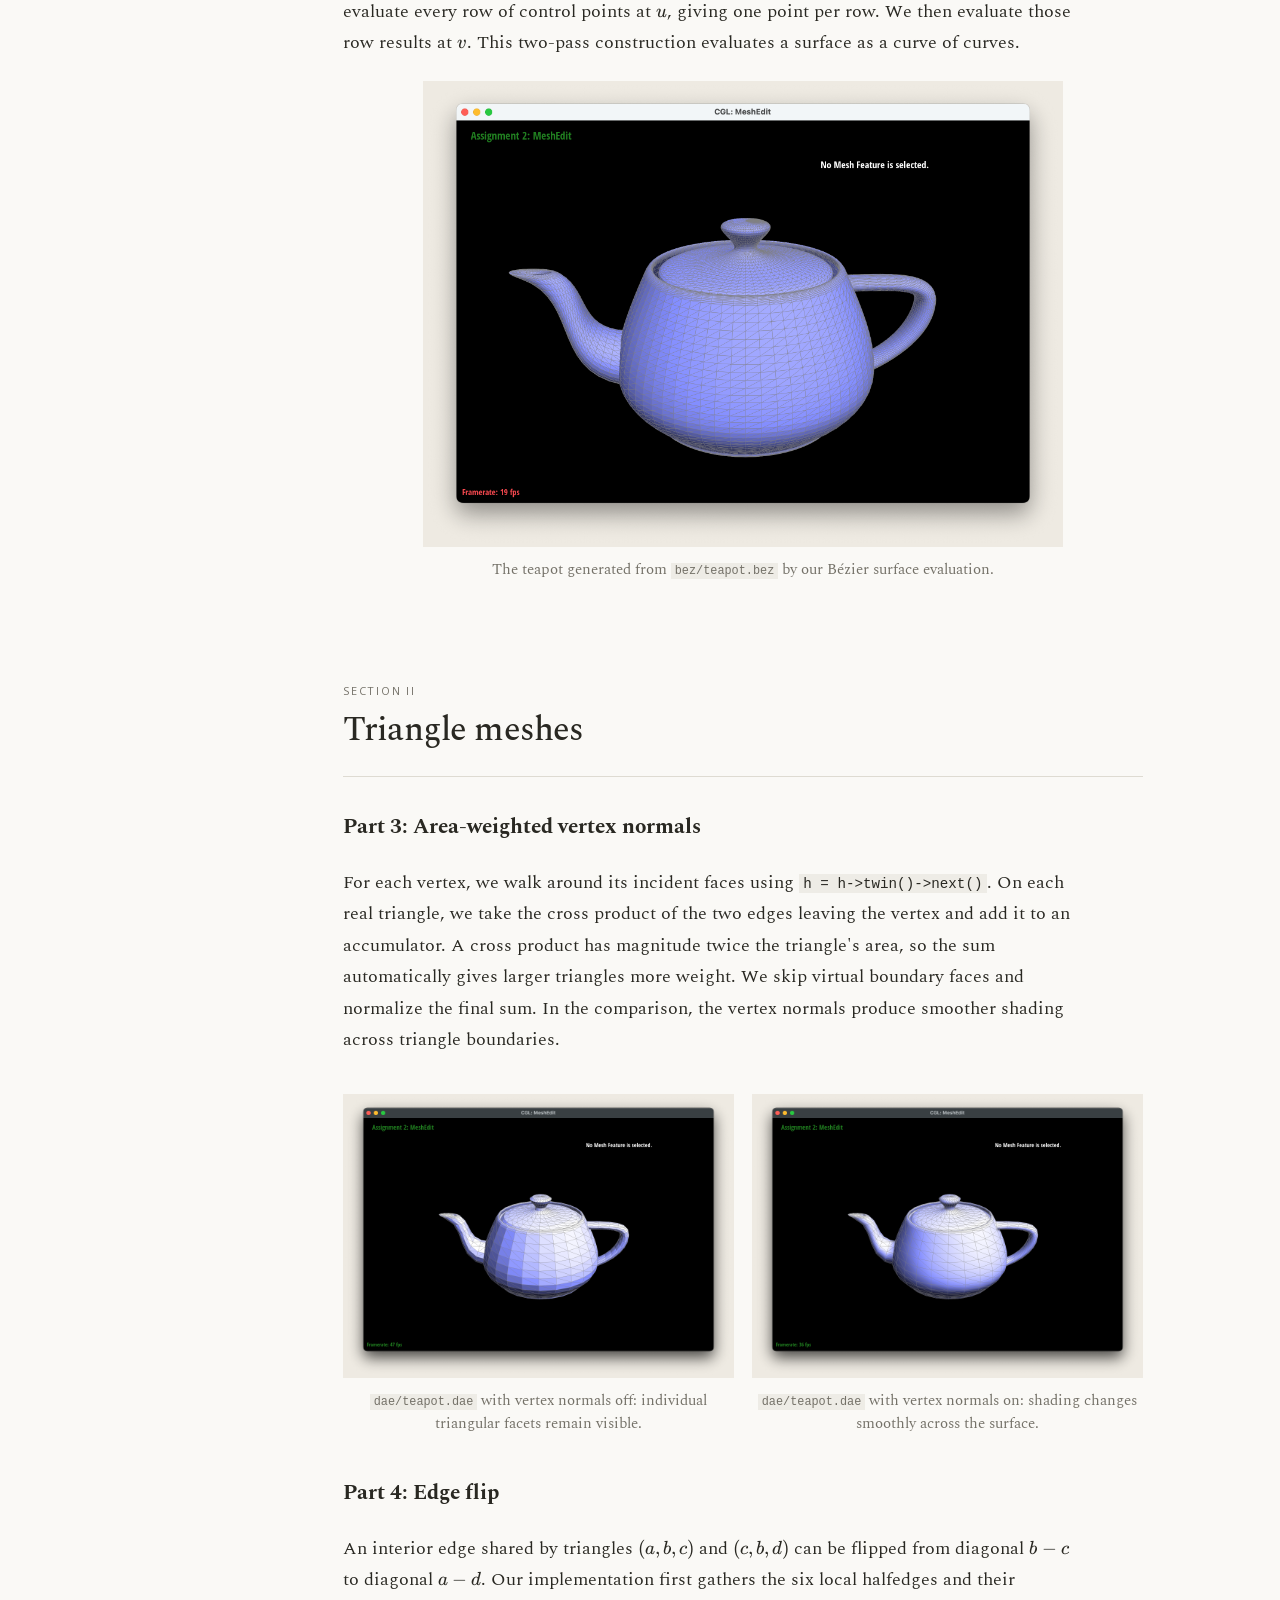
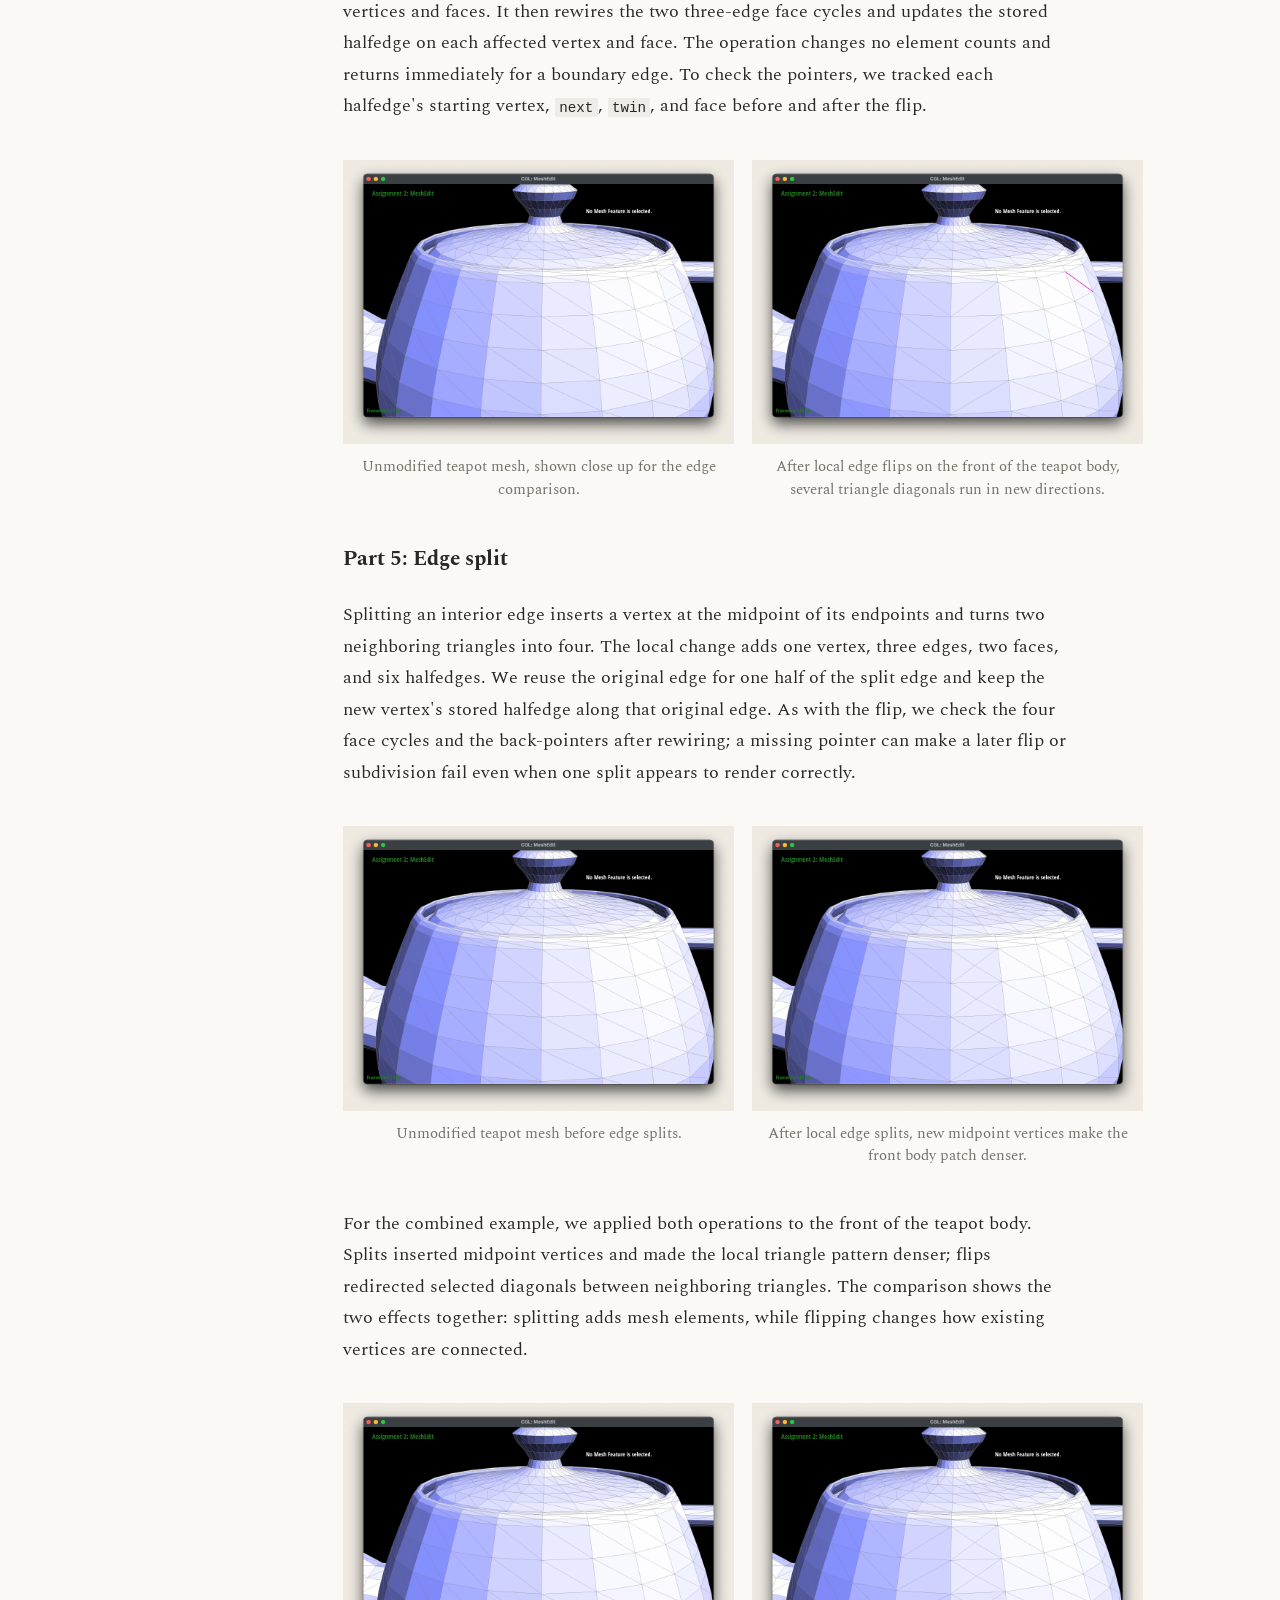
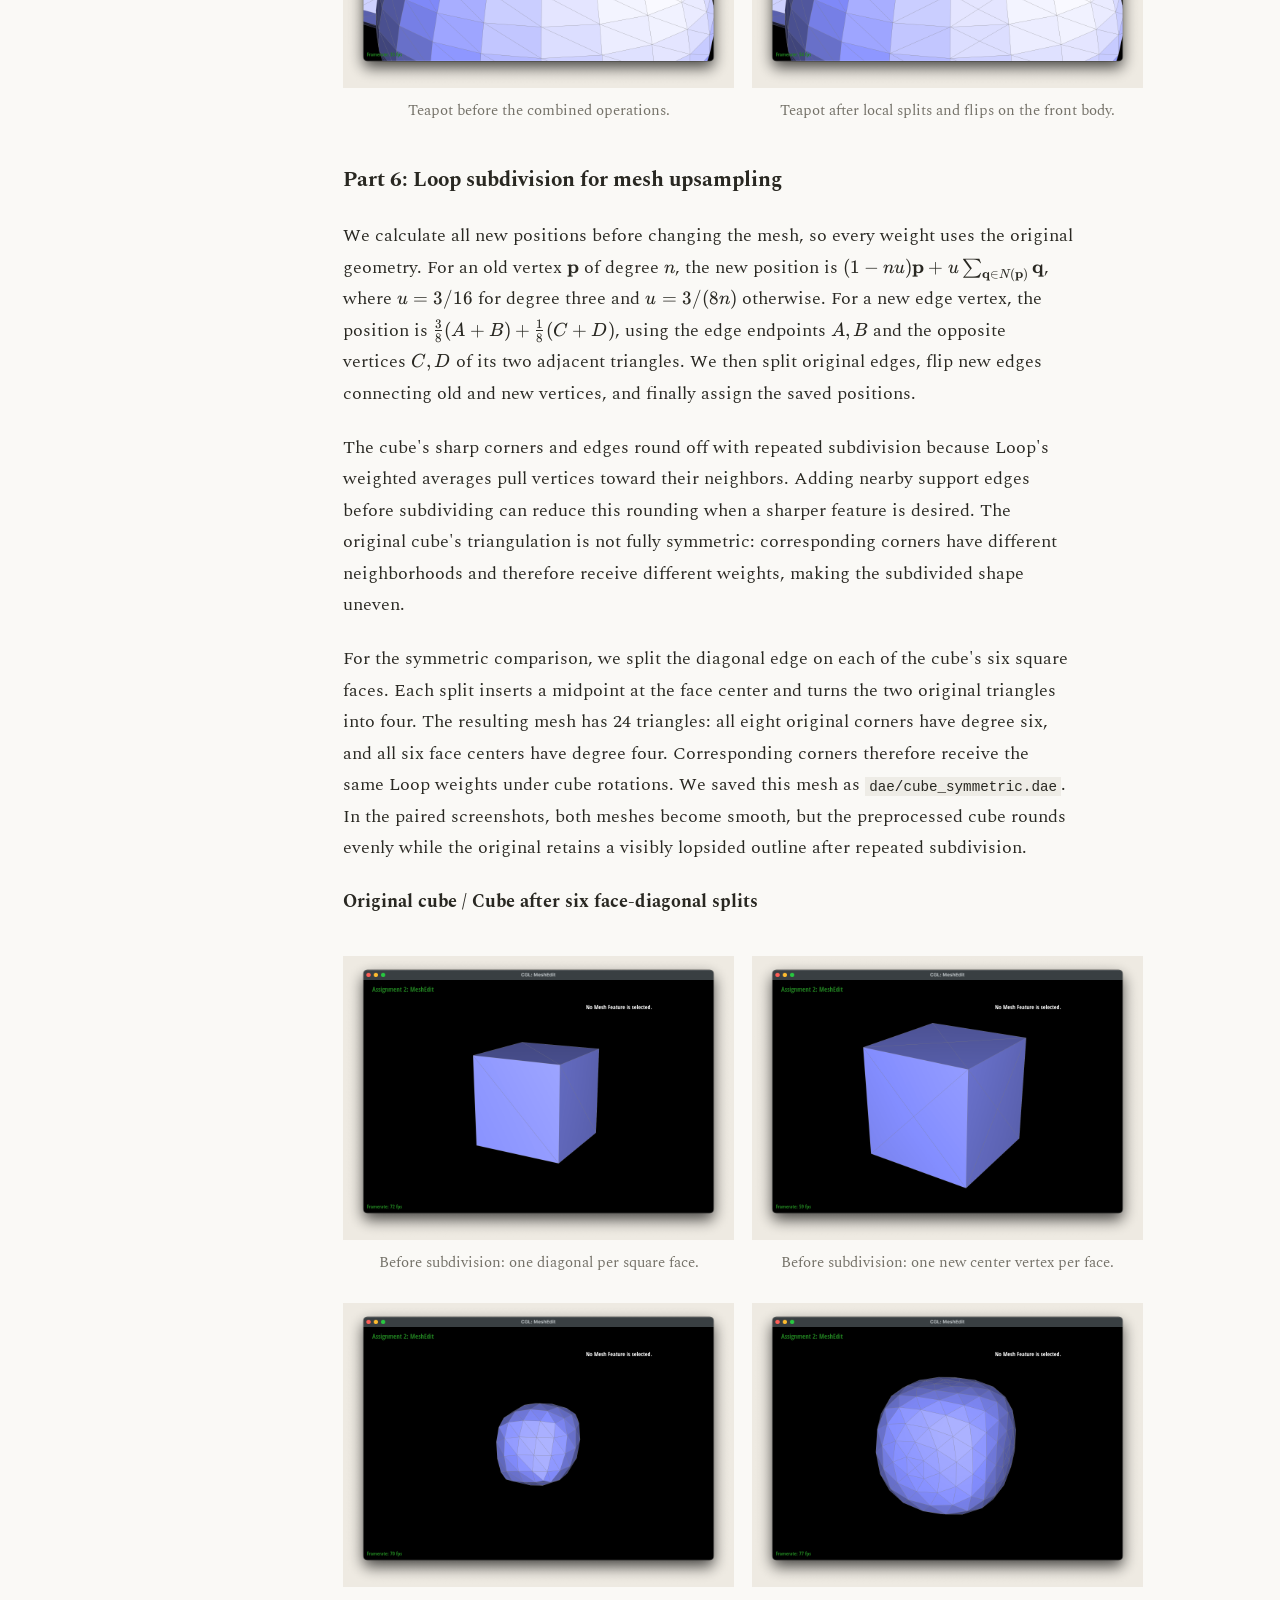
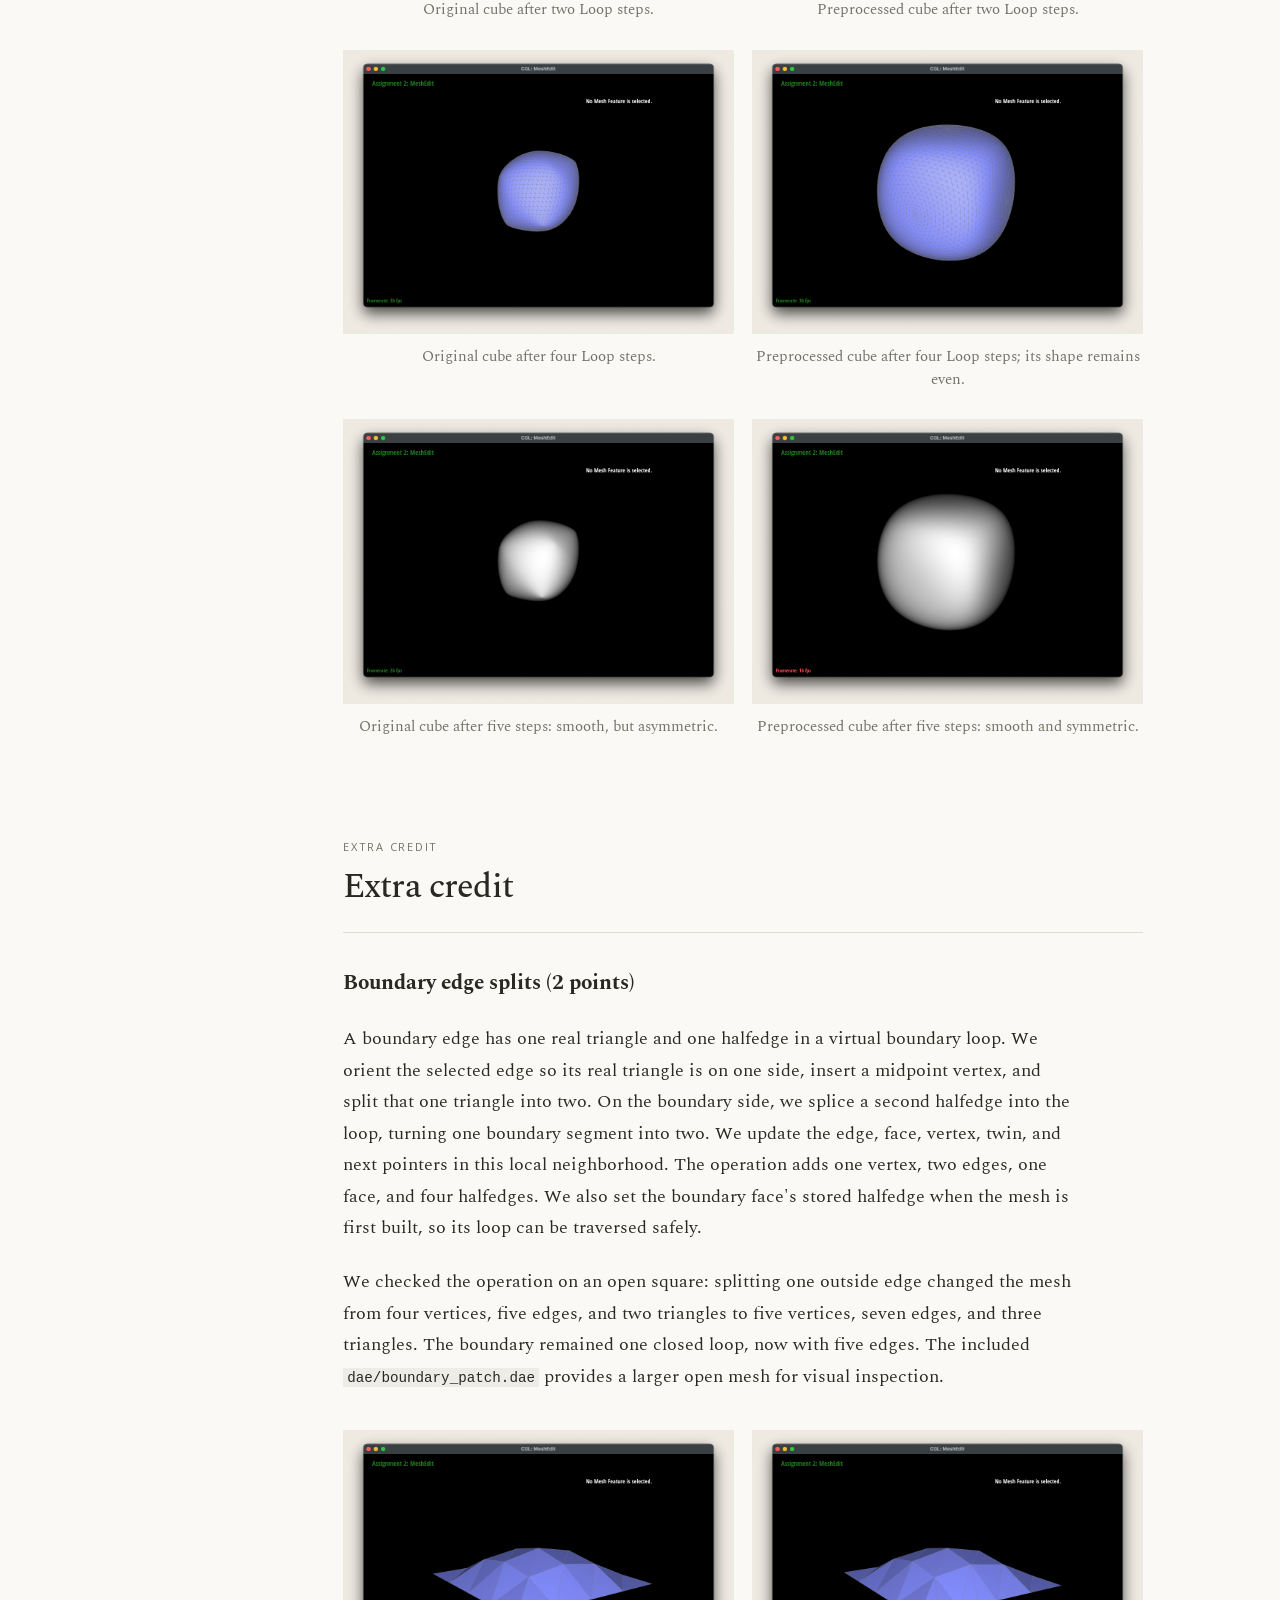
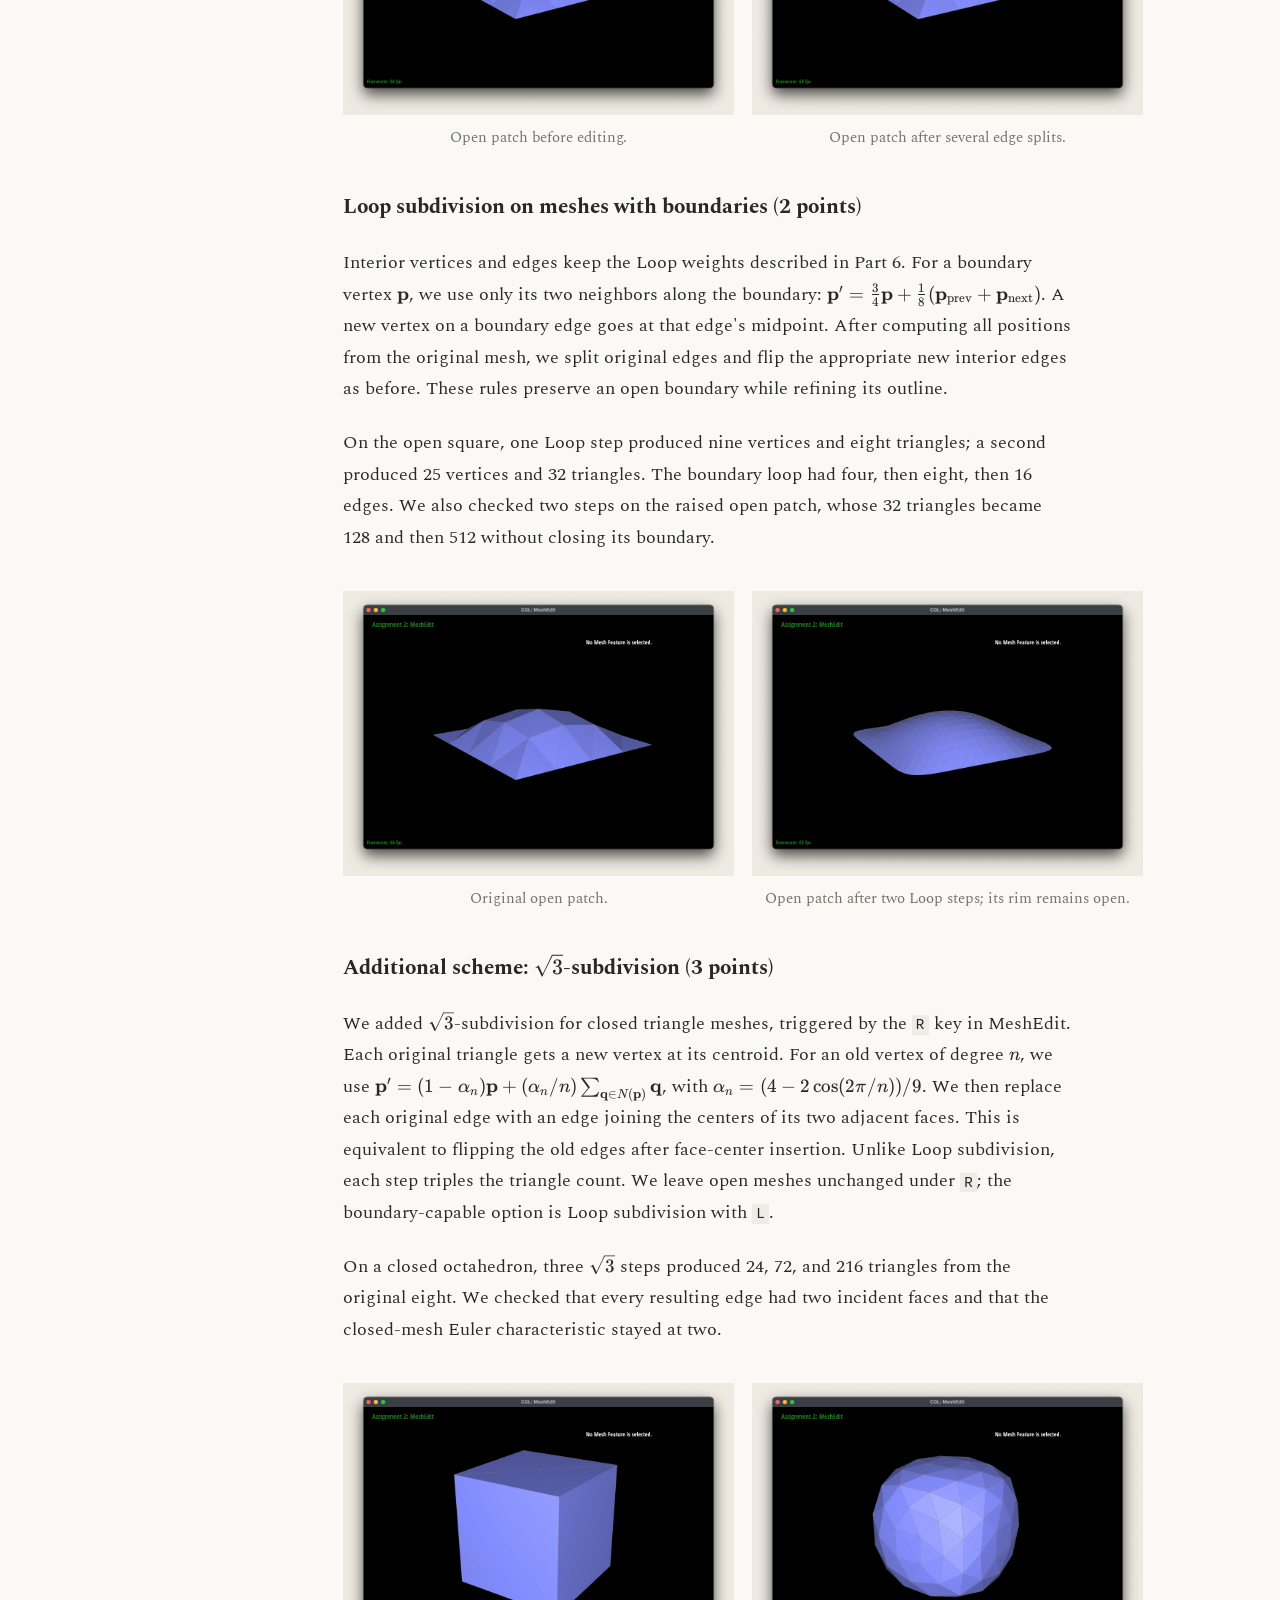
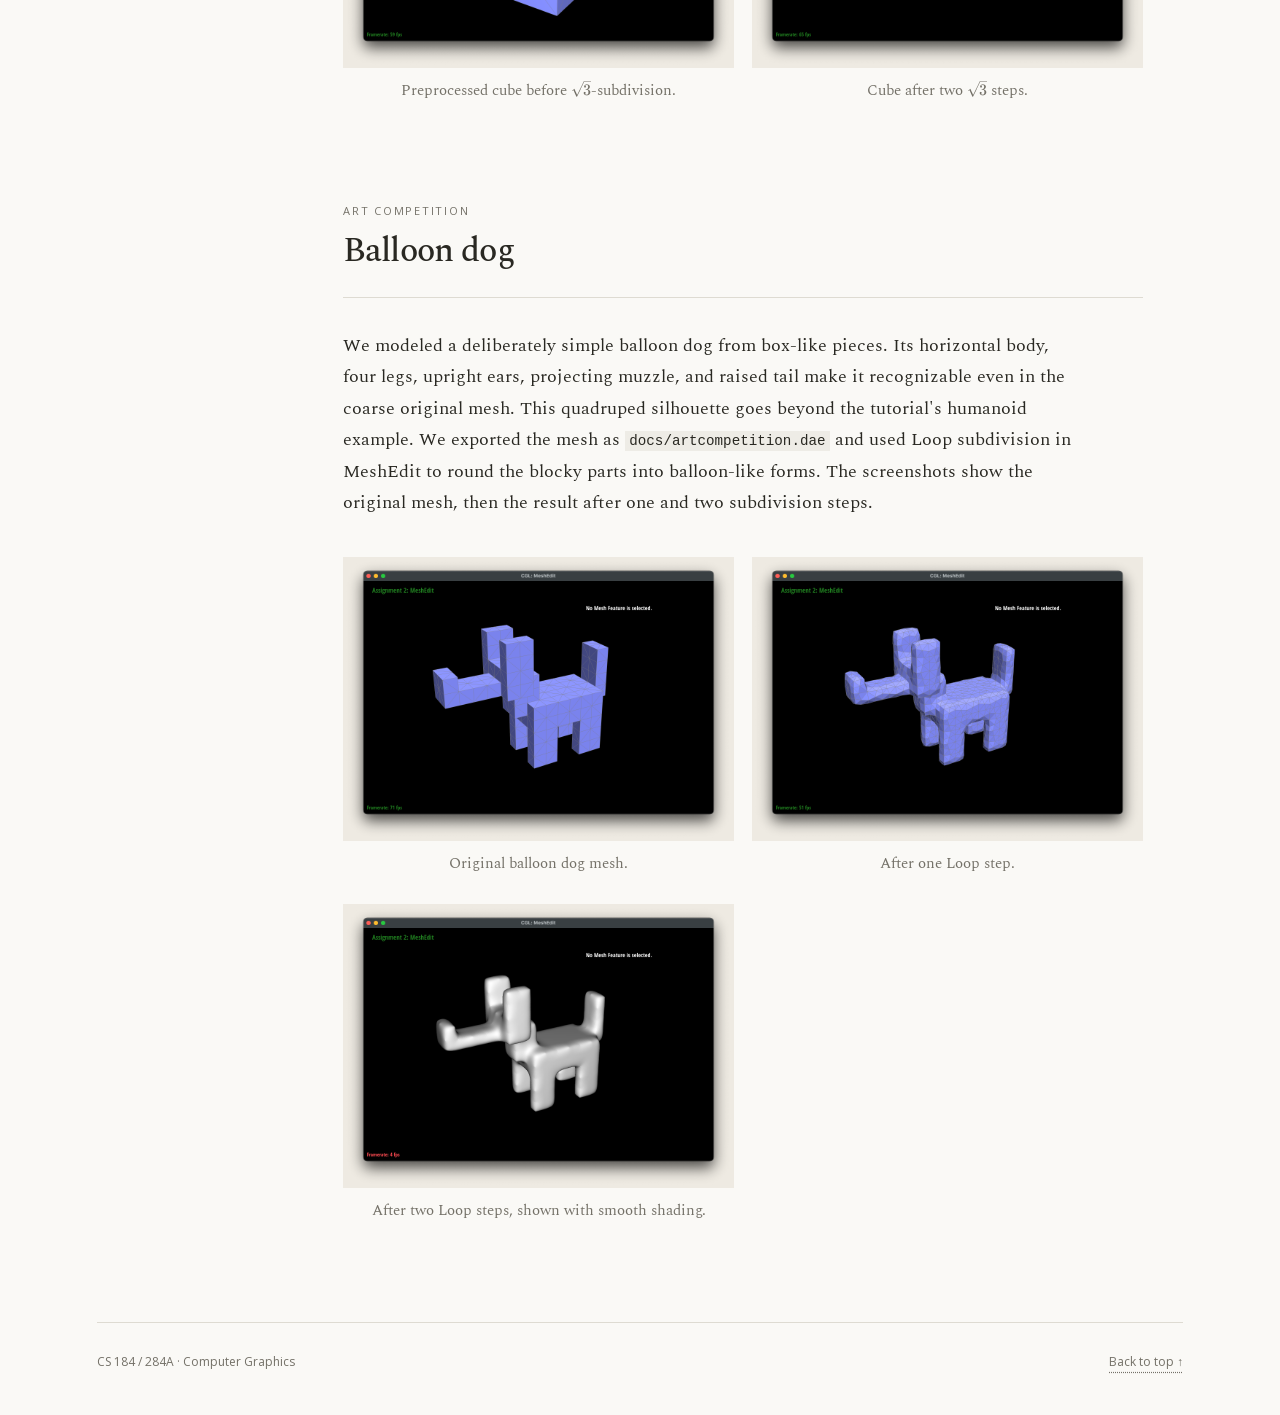
==== commit 607477e9: "Use list layout for CS184 gallery and subdivision cube for HW2" ====
--- a/public/cs184/hw2/index.html
+++ b/public/cs184/hw2/index.html
@@ -6,7 +6,7 @@
 <link href="https://fonts.googleapis.com/css2?family=Spectral:ital,wght@0,400;0,500;0,600;1,400&family=EB+Garamond:ital,wght@0,400;0,500;1,400&display=swap" rel="stylesheet">
 <link rel="stylesheet" href="assets/katex/katex.min.css"><link rel="stylesheet" href="report.css"><script defer src="assets/katex/katex.min.js"></script><script defer src="assets/katex/auto-render.min.js"></script><script defer src="math.js"></script></head><body id="top">
 <a class="skip-link" href="#overview">Skip to report</a>
-<main><div class="masthead"><p class="eyebrow">UC BERKELEY · CS184 / 284A · FALL 2026</p><h1>Homework 2: MeshEdit</h1><div class="byline"><span>William Xu &amp; Stephanie Yao</span><span>Fall 2026</span><a href="https://github.com/cal-cs184-student/hw2-steph-writeup">Write-up repository ↗</a><a href="https://github.com/cal-cs184-student/hw2-steph">Code repository ↗</a></div></div><figure class="hero"><div class="hero-images"><img src="assets/curve3.png" alt="Bézier curves"><img src="assets/normal.png" alt="Vertex normals"><img src="assets/dogreallysmooth.png" alt="Subdivision"></div><figcaption><span>Bézier curves</span><span>Vertex normals</span><span>Subdivision</span></figcaption></figure><div class="reading-layout"><aside class="contents"><p>Contents</p><nav aria-label="Report contents"><a href="#overview"><span>—</span>Overview</a><a href="#bezier"><span>01</span>Bézier curves & surfaces</a><a href="#meshes"><span>02</span>Triangle meshes</a><a href="#extra-credit"><span>03</span>Extra credit</a><a href="#art"><span>04</span>Balloon dog</a></nav><a class="back-top" href="#top">Back to top ↑</a></aside><article><section id="overview" aria-labelledby="heading-overview"><div class="section-label">CS184</div><h2 id="heading-overview">Overview</h2>
+<main><div class="masthead"><p class="eyebrow">UC BERKELEY · CS184 / 284A · FALL 2026</p><h1>Homework 2: MeshEdit</h1><div class="byline"><span>William Xu &amp; Stephanie Yao</span><span>Fall 2026</span><a href="https://github.com/cal-cs184-student/hw2-steph-writeup">Write-up repository ↗</a><a href="https://github.com/cal-cs184-student/hw2-steph">Code repository ↗</a></div></div><figure class="hero"><div class="hero-images"><img src="assets/curve3.png" alt="Bézier curves"><img src="assets/normal.png" alt="Vertex normals"><img src="assets/cubesymmetric2.png" alt="Symmetric cube after two Loop subdivision steps"></div><figcaption><span>Bézier curves</span><span>Vertex normals</span><span>Subdivision</span></figcaption></figure><div class="reading-layout"><aside class="contents"><p>Contents</p><nav aria-label="Report contents"><a href="#overview"><span>—</span>Overview</a><a href="#bezier"><span>01</span>Bézier curves & surfaces</a><a href="#meshes"><span>02</span>Triangle meshes</a><a href="#extra-credit"><span>03</span>Extra credit</a><a href="#art"><span>04</span>Balloon dog</a></nav><a class="back-top" href="#top">Back to top ↑</a></aside><article><section id="overview" aria-labelledby="heading-overview"><div class="section-label">CS184</div><h2 id="heading-overview">Overview</h2>
   <p>We implemented Bézier curve and surface evaluation, area-weighted vertex normals, local edge flips and splits, and Loop subdivision. We also extended edge splitting and Loop subdivision to open meshes and added \(\sqrt{3}\)-subdivision for closed meshes. The first two parts evaluate smooth geometry from control points. The remaining parts work on triangle meshes through the halfedge data structure. The main lesson was that geometry operations depend on connectivity: an edge operation must leave every halfedge, face, edge, and vertex pointing to a valid neighbor. For subdivision, we also learned to calculate all weighted positions from the original mesh before changing its topology.</p>
 
   </section>
